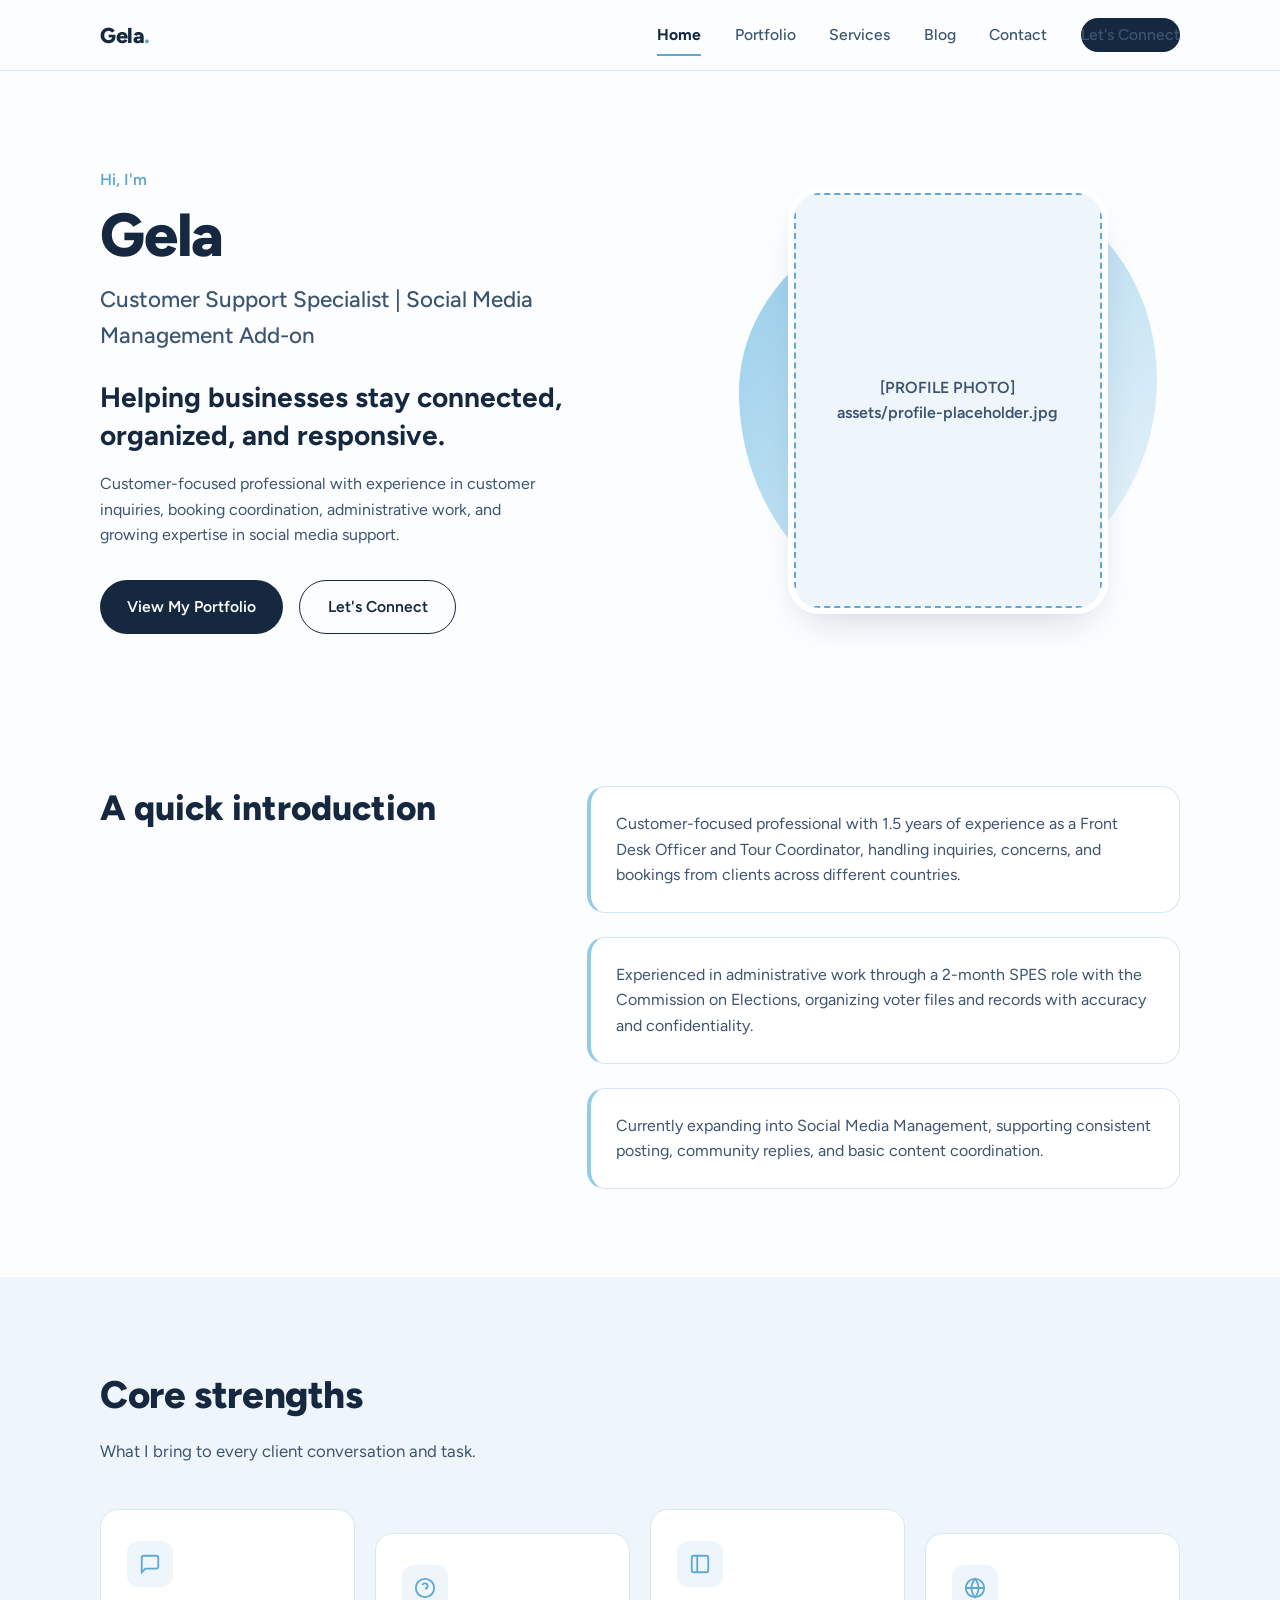
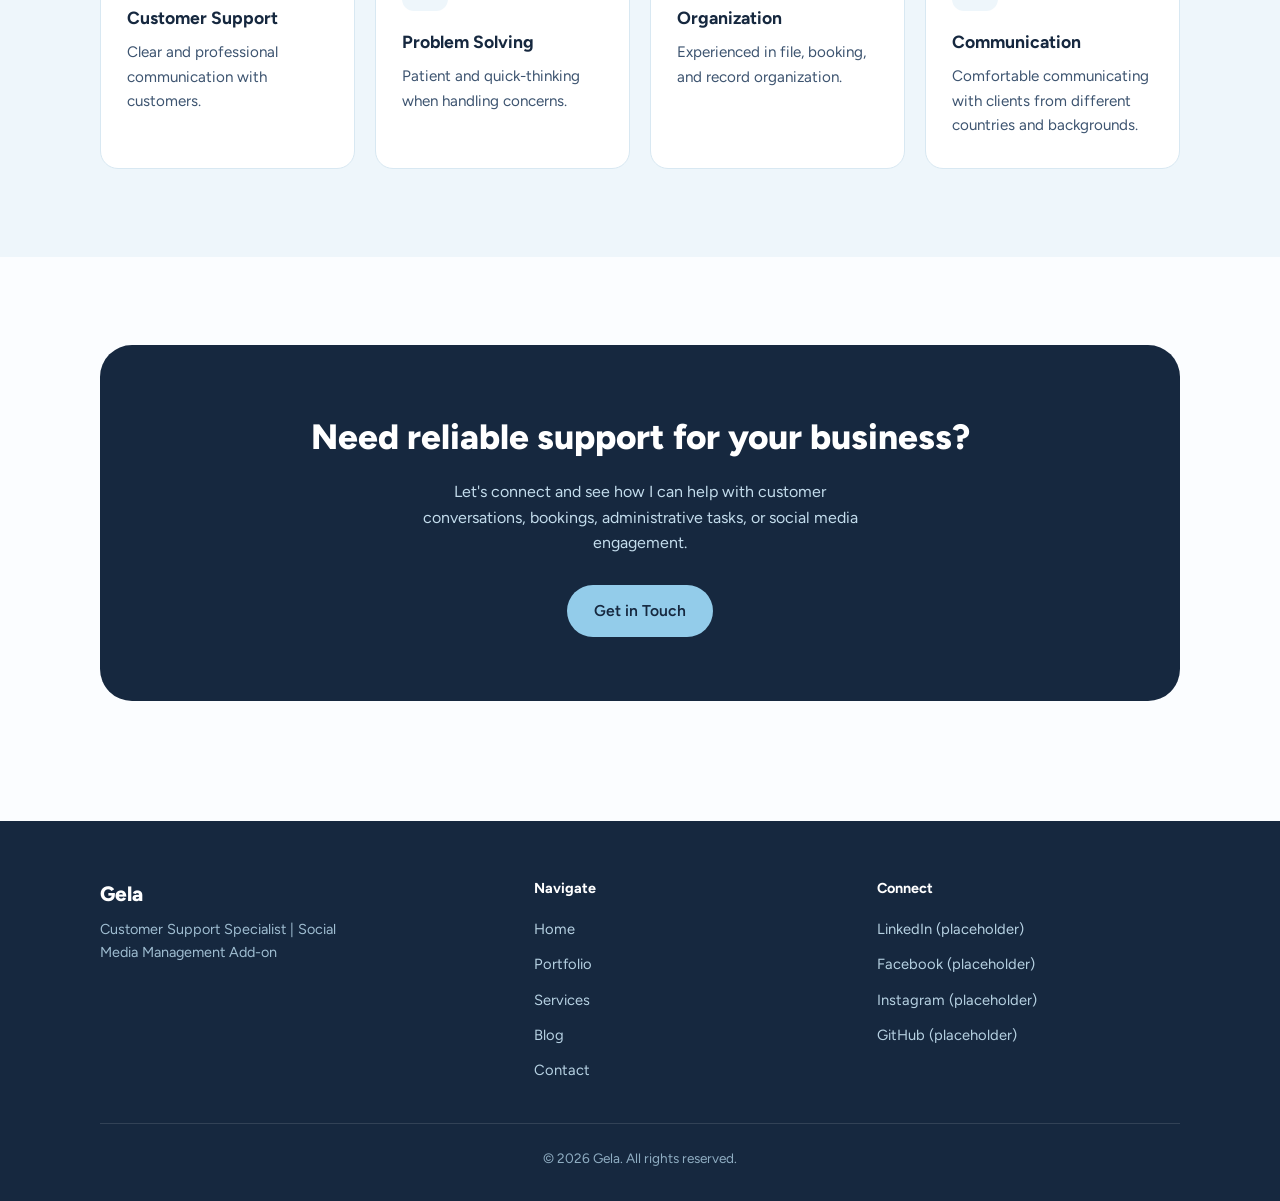
==== index.html @ 309c91c9 "GelaPortfolio" ====
<!DOCTYPE html>
<html lang="en">
<head>
  <meta charset="UTF-8" />
  <meta name="viewport" content="width=device-width, initial-scale=1.0" />
  <title>Gela — Customer Support Specialist | Social Media Management Add-on</title>
  <meta name="description" content="Gela helps businesses stay connected, organized, and responsive through customer support, booking coordination, and social media support." />

  <!-- Google Font: Figtree -->
  <link rel="preconnect" href="https://fonts.googleapis.com">
  <link rel="preconnect" href="https://fonts.gstatic.com" crossorigin>
  <link href="https://fonts.googleapis.com/css2?family=Figtree:wght@300;400;500;600;700;800&display=swap" rel="stylesheet">

  <link rel="stylesheet" href="style.css" />
</head>
<body>

  <!-- ============================= NAVIGATION ============================= -->
  <header class="site-header">
    <nav class="nav">
      <a href="index.html" class="nav-brand">Gela<span>.</span></a>

      <button class="hamburger" aria-label="Open menu" aria-expanded="false">
        <span></span><span></span><span></span>
      </button>

      <div class="nav-links">
        <a href="index.html" class="active">Home</a>
        <a href="portfolio.html">Portfolio</a>
        <a href="services.html">Services</a>
        <a href="blog.html">Blog</a>
        <a href="contact.html">Contact</a>
        <a href="contact.html" class="nav-cta">Let's Connect</a>
      </div>
    </nav>
  </header>

  <main>

    <!-- ============================= HERO ============================= -->
    <section class="hero">
      <div class="container hero-grid">
        <div class="hero-copy">
          <p class="hero-eyebrow">Hi, I'm</p>
          <h1>Gela</h1>
          <p class="hero-title">Customer Support Specialist | Social Media Management Add-on</p>

          <p class="hero-statement">Helping businesses stay connected, organized, and responsive.</p>

          <p class="hero-sub">
            Customer-focused professional with experience in customer inquiries, booking coordination,
            administrative work, and growing expertise in social media support.
          </p>

          <div class="hero-actions">
            <a href="portfolio.html" class="btn btn-primary">View My Portfolio</a>
            <a href="contact.html" class="btn btn-outline">Let's Connect</a>
          </div>
        </div>

        <div class="hero-visual">
          <div class="hero-blob" aria-hidden="true"></div>
          <div class="profile-frame">
            <!--
              Replace this placeholder with your real photo:
              <img src="assets/profile-placeholder.jpg" alt="Gela profile photo">
            -->
            <div class="placeholder-photo">[PROFILE PHOTO]<br />assets/profile-placeholder.jpg</div>
          </div>
        </div>
      </div>
    </section>

    <!-- ============================= QUICK INTRO ============================= -->
    <section class="section reveal">
      <div class="container intro-split">
        <h2>A quick introduction</h2>

        <div class="intro-points">
          <div class="intro-point">
            <p>Customer-focused professional with 1.5 years of experience as a Front Desk Officer and Tour Coordinator, handling inquiries, concerns, and bookings from clients across different countries.</p>
          </div>

          <div class="intro-point">
            <p>Experienced in administrative work through a 2-month SPES role with the Commission on Elections, organizing voter files and records with accuracy and confidentiality.</p>
          </div>

          <div class="intro-point">
            <p>Currently expanding into Social Media Management, supporting consistent posting, community replies, and basic content coordination.</p>
          </div>
        </div>
      </div>
    </section>

    <!-- ============================= CORE STRENGTHS ============================= -->
    <section class="section section-tint reveal">
      <div class="container">
        <div class="section-head">
          <h2>Core strengths</h2>
          <p>What I bring to every client conversation and task.</p>
        </div>

        <div class="strengths-grid">
          <div class="strength-card">
            <div class="strength-icon" aria-hidden="true">
              <svg width="22" height="22" viewBox="0 0 24 24" fill="none" stroke="currentColor" stroke-width="2"><path d="M21 15a2 2 0 0 1-2 2H7l-4 4V5a2 2 0 0 1 2-2h14a2 2 0 0 1 2 2z"/></svg>
            </div>
            <h3>Customer Support</h3>
            <p>Clear and professional communication with customers.</p>
          </div>

          <div class="strength-card">
            <div class="strength-icon" aria-hidden="true">
              <svg width="22" height="22" viewBox="0 0 24 24" fill="none" stroke="currentColor" stroke-width="2"><circle cx="12" cy="12" r="10"/><path d="M9.09 9a3 3 0 0 1 5.83 1c0 2-3 3-3 3"/><line x1="12" y1="17" x2="12.01" y2="17"/></svg>
            </div>
            <h3>Problem Solving</h3>
            <p>Patient and quick-thinking when handling concerns.</p>
          </div>

          <div class="strength-card">
            <div class="strength-icon" aria-hidden="true">
              <svg width="22" height="22" viewBox="0 0 24 24" fill="none" stroke="currentColor" stroke-width="2"><rect x="3" y="3" width="18" height="18" rx="2"/><line x1="9" y1="3" x2="9" y2="21"/></svg>
            </div>
            <h3>Organization</h3>
            <p>Experienced in file, booking, and record organization.</p>
          </div>

          <div class="strength-card">
            <div class="strength-icon" aria-hidden="true">
              <svg width="22" height="22" viewBox="0 0 24 24" fill="none" stroke="currentColor" stroke-width="2"><circle cx="12" cy="12" r="10"/><path d="M2 12h20M12 2a15 15 0 0 1 0 20 15 15 0 0 1 0-20z"/></svg>
            </div>
            <h3>Communication</h3>
            <p>Comfortable communicating with clients from different countries and backgrounds.</p>
          </div>
        </div>
      </div>
    </section>

    <!-- ============================= FINAL CTA ============================= -->
    <section class="section reveal">
      <div class="container">
        <div class="cta-band">
          <h2>Need reliable support for your business?</h2>
          <p>Let's connect and see how I can help with customer conversations, bookings, administrative tasks, or social media engagement.</p>
          <a href="contact.html" class="btn btn-sky">Get in Touch</a>
        </div>
      </div>
    </section>

  </main>

  <!-- ============================= FOOTER ============================= -->
  <footer class="site-footer">
    <div class="container">
      <div class="footer-grid">
        <div>
          <p class="footer-brand">Gela</p>
          <p class="footer-tagline">Customer Support Specialist | Social Media Management Add-on</p>
        </div>

        <div class="footer-col">
          <h4>Navigate</h4>
          <ul>
            <li><a href="index.html">Home</a></li>
            <li><a href="portfolio.html">Portfolio</a></li>
            <li><a href="services.html">Services</a></li>
            <li><a href="blog.html">Blog</a></li>
            <li><a href="contact.html">Contact</a></li>
          </ul>
        </div>

        <div class="footer-col">
          <h4>Connect</h4>
          <ul>
            <!-- Placeholder social links — replace with real profile URLs -->
            <li><a href="#">LinkedIn (placeholder)</a></li>
            <li><a href="#">Facebook (placeholder)</a></li>
            <li><a href="#">Instagram (placeholder)</a></li>
            <li><a href="#">GitHub (placeholder)</a></li>
          </ul>
        </div>
      </div>

      <div class="footer-bottom">© 2026 Gela. All rights reserved.</div>
    </div>
  </footer>

  <button class="back-to-top" aria-label="Back to top">
    <svg width="18" height="18" viewBox="0 0 24 24" fill="none" stroke="currentColor" stroke-width="2.5"><line x1="12" y1="19" x2="12" y2="5"/><polyline points="5 12 12 5 19 12"/></svg>
  </button>

  <script src="script.js"></script>
</body>
</html>
---- style.css ----
/* =============================================================
   GELA — PORTFOLIO STYLESHEET
   Font: Figtree (imported in each HTML <head>)
   Color system is defined once below as CSS variables — change
   the values here and the whole site updates.
   ============================================================= */

:root {
  /* ---- Color tokens ---- */
  --sky: #93ccea;              /* primary brand blue */
  --sky-deep: #5fa8d3;         /* darker blue for hover/emphasis */
  --navy: #16283f;             /* main text color */
  --navy-soft: #3d5470;        /* secondary text color */
  --bg: #fbfdff;               /* page background */
  --bg-tint: #eef6fb;          /* alternate section background */
  --white: #ffffff;
  --line: #d8e8f2;             /* borders / dividers */
  --shadow: 0 18px 40px -20px rgba(22, 40, 63, 0.25);

  /* ---- Type scale ---- */
  --step-0: 1rem;
  --step-1: 1.25rem;
  --step-2: 1.6rem;
  --step-3: 2.1rem;
  --step-4: 2.9rem;
  --step-5: 3.8rem;

  /* ---- Spacing / shape ---- */
  --radius-sm: 10px;
  --radius-md: 18px;
  --radius-lg: 32px;
  --max-width: 1160px;
}

/* ---- Reset ---- */
* { box-sizing: border-box; margin: 0; padding: 0; }

html { scroll-behavior: smooth; }

body {
  font-family: "Figtree", "Segoe UI", sans-serif;
  background: var(--bg);
  color: var(--navy);
  line-height: 1.6;
  -webkit-font-smoothing: antialiased;
  overflow-x: hidden;
}

img { max-width: 100%; display: block; }

a { color: inherit; text-decoration: none; }

ul { list-style: none; }

button { font-family: inherit; cursor: pointer; border: none; background: none; }

.container {
  max-width: var(--max-width);
  margin: 0 auto;
  padding: 0 clamp(1.25rem, 4vw, 2.5rem);
}

/* Respect users who prefer reduced motion */
@media (prefers-reduced-motion: reduce) {
  *, *::before, *::after {
    animation-duration: 0.001ms !important;
    animation-iteration-count: 1 !important;
    transition-duration: 0.001ms !important;
    scroll-behavior: auto !important;
  }
}

/* Visible keyboard focus everywhere */
a:focus-visible,
button:focus-visible,
input:focus-visible,
textarea:focus-visible {
  outline: 3px solid var(--sky-deep);
  outline-offset: 3px;
  border-radius: 4px;
}

/* =============================================================
   NAVIGATION
   ============================================================= */
.site-header {
  position: sticky;
  top: 0;
  z-index: 100;
  background: rgba(251, 253, 255, 0.9);
  backdrop-filter: blur(10px);
  border-bottom: 1px solid var(--line);
}

.nav {
  display: flex;
  align-items: center;
  justify-content: space-between;
  padding: 1.1rem clamp(1.25rem, 4vw, 2.5rem);
  max-width: var(--max-width);
  margin: 0 auto;
}

.nav-brand {
  font-weight: 800;
  font-size: 1.35rem;
  color: var(--navy);
  letter-spacing: -0.02em;
}

.nav-brand span { color: var(--sky-deep); }

.nav-links {
  display: flex;
  align-items: center;
  gap: 2.1rem;
}

.nav-links a {
  font-weight: 500;
  font-size: 0.98rem;
  color: var(--navy-soft);
  position: relative;
  padding: 0.3rem 0;
  transition: color 0.2s ease;
}

.nav-links a:hover { color: var(--navy); }

.nav-links a::after {
  content: "";
  position: absolute;
  left: 0;
  bottom: -4px;
  width: 0;
  height: 2px;
  background: var(--sky-deep);
  transition: width 0.25s ease;
}

.nav-links a:hover::after { width: 100%; }

.nav-links a.active {
  color: var(--navy);
  font-weight: 700;
}

.nav-links a.active::after { width: 100%; }

.nav-cta {
  background: var(--navy);
  color: var(--white);
  padding: 0.65rem 1.4rem;
  border-radius: 999px;
  font-weight: 600;
  font-size: 0.95rem;
  transition: transform 0.2s ease, background 0.2s ease;
}

.nav-cta:hover {
  background: var(--sky-deep);
  transform: translateY(-2px);
}

.hamburger {
  display: none;
  flex-direction: column;
  gap: 5px;
  width: 28px;
}

.hamburger span {
  height: 2px;
  width: 100%;
  background: var(--navy);
  border-radius: 2px;
  transition: transform 0.3s ease, opacity 0.3s ease;
}

.hamburger.open span:nth-child(1) { transform: translateY(7px) rotate(45deg); }
.hamburger.open span:nth-child(2) { opacity: 0; }
.hamburger.open span:nth-child(3) { transform: translateY(-7px) rotate(-45deg); }

/* =============================================================
   BUTTONS
   ============================================================= */
.btn {
  display: inline-flex;
  align-items: center;
  gap: 0.5rem;
  padding: 0.85rem 1.7rem;
  border-radius: 999px;
  font-weight: 600;
  font-size: 0.98rem;
  transition: transform 0.2s ease, box-shadow 0.2s ease, background 0.2s ease;
}

.btn-primary {
  background: var(--navy);
  color: var(--white);
}

.btn-primary:hover {
  background: var(--sky-deep);
  transform: translateY(-3px);
  box-shadow: var(--shadow);
}

.btn-outline {
  background: transparent;
  color: var(--navy);
  border: 1.5px solid var(--navy);
}

.btn-outline:hover {
  background: var(--navy);
  color: var(--white);
  transform: translateY(-3px);
}

.btn-sky {
  background: var(--sky);
  color: var(--navy);
}

.btn-sky:hover {
  background: var(--sky-deep);
  color: var(--white);
  transform: translateY(-3px);
  box-shadow: var(--shadow);
}

/* =============================================================
   HERO (Home page)
   ============================================================= */
.hero {
  position: relative;
  padding: clamp(3rem, 8vw, 6rem) 0 clamp(2.5rem, 6vw, 4rem);
  overflow: hidden;
}

.hero-grid {
  display: grid;
  grid-template-columns: 1.1fr 0.9fr;
  gap: 3rem;
  align-items: center;
}

.hero-eyebrow {
  font-weight: 600;
  color: var(--sky-deep);
  font-size: 1rem;
  margin-bottom: 0.6rem;
}

.hero h1 {
  font-size: clamp(2.4rem, 5vw, var(--step-5));
  font-weight: 800;
  letter-spacing: -0.02em;
  color: var(--navy);
  line-height: 1.08;
}

.hero-title {
  font-size: clamp(1.1rem, 2vw, 1.4rem);
  color: var(--navy-soft);
  font-weight: 500;
  margin-top: 0.9rem;
}

.hero-statement {
  font-size: clamp(1.35rem, 2.6vw, 1.75rem);
  font-weight: 700;
  color: var(--navy);
  margin: 1.6rem 0 1rem;
  line-height: 1.35;
  max-width: 34ch;
}

.hero-sub {
  color: var(--navy-soft);
  max-width: 46ch;
  margin-bottom: 2rem;
}

.hero-actions {
  display: flex;
  flex-wrap: wrap;
  gap: 1rem;
}

.hero-visual {
  position: relative;
  display: flex;
  justify-content: center;
  align-items: center;
}

.hero-blob {
  position: absolute;
  width: min(420px, 90%);
  aspect-ratio: 1;
  background: linear-gradient(135deg, var(--sky), var(--bg-tint));
  border-radius: 62% 38% 55% 45% / 48% 45% 55% 52%;
  z-index: 0;
  animation: blobFloat 9s ease-in-out infinite;
}

@keyframes blobFloat {
  0%, 100% { border-radius: 62% 38% 55% 45% / 48% 45% 55% 52%; transform: translateY(0); }
  50% { border-radius: 45% 55% 42% 58% / 55% 40% 60% 45%; transform: translateY(-14px); }
}

.profile-frame {
  position: relative;
  z-index: 1;
  width: min(320px, 78%);
  aspect-ratio: 3 / 4;
  border-radius: var(--radius-lg);
  overflow: hidden;
  border: 6px solid var(--white);
  box-shadow: var(--shadow);
}

.profile-frame img {
  width: 100%;
  height: 100%;
  object-fit: cover;
}

.placeholder-photo {
  width: 100%;
  height: 100%;
  display: flex;
  align-items: center;
  justify-content: center;
  background: var(--bg-tint);
  color: var(--navy-soft);
  font-weight: 600;
  text-align: center;
  padding: 1rem;
  border: 2px dashed var(--sky-deep);
}

/* =============================================================
   SECTIONS — shared
   ============================================================= */
.section {
  padding: clamp(3rem, 7vw, 5.5rem) 0;
}

.section-tint { background: var(--bg-tint); }

.section-head {
  max-width: 640px;
  margin-bottom: 2.75rem;
}

.section-head h2 {
  font-size: clamp(1.8rem, 3.4vw, 2.4rem);
  font-weight: 800;
  color: var(--navy);
  letter-spacing: -0.01em;
}

.section-head p {
  color: var(--navy-soft);
  margin-top: 0.75rem;
  font-size: 1.05rem;
}

.section-head.center { margin-left: auto; margin-right: auto; text-align: center; }

/* =============================================================
   HOME — Quick intro (split)
   ============================================================= */
.intro-split {
  display: grid;
  grid-template-columns: 0.85fr 1.15fr;
  gap: 3rem;
  align-items: start;
}

.intro-split h2 {
  font-size: clamp(1.7rem, 3vw, 2.2rem);
  font-weight: 800;
  line-height: 1.25;
}

.intro-points { display: flex; flex-direction: column; gap: 1.5rem; }

.intro-point {
  padding: 1.5rem 1.6rem;
  background: var(--white);
  border: 1px solid var(--line);
  border-radius: var(--radius-md);
  border-left: 4px solid var(--sky);
}

.intro-point p { color: var(--navy-soft); }

/* =============================================================
   HOME — Core strengths (asymmetric bento, not identical cards)
   ============================================================= */
.strengths-grid {
  display: grid;
  grid-template-columns: repeat(4, 1fr);
  gap: 1.25rem;
}

.strength-card {
  background: var(--white);
  border: 1px solid var(--line);
  border-radius: var(--radius-md);
  padding: 1.9rem 1.6rem;
  transition: transform 0.25s ease, box-shadow 0.25s ease, border-color 0.25s ease;
}

.strength-card:hover {
  transform: translateY(-6px);
  box-shadow: var(--shadow);
  border-color: var(--sky);
}

.strength-card:nth-child(2) { margin-top: 1.5rem; }
.strength-card:nth-child(4) { margin-top: 1.5rem; }

.strength-icon {
  width: 46px;
  height: 46px;
  border-radius: 12px;
  background: var(--bg-tint);
  display: flex;
  align-items: center;
  justify-content: center;
  margin-bottom: 1.1rem;
  color: var(--sky-deep);
}

.strength-card h3 {
  font-size: 1.1rem;
  font-weight: 700;
  margin-bottom: 0.5rem;
}

.strength-card p {
  color: var(--navy-soft);
  font-size: 0.95rem;
}

/* =============================================================
   CTA band
   ============================================================= */
.cta-band {
  background: var(--navy);
  color: var(--white);
  border-radius: var(--radius-lg);
  padding: clamp(2.5rem, 6vw, 4rem);
  text-align: center;
  margin: 0 clamp(1.25rem, 4vw, 2.5rem);
  max-width: calc(var(--max-width) - 2.5rem);
  margin-left: auto;
  margin-right: auto;
}

.cta-band h2 {
  font-size: clamp(1.6rem, 3.4vw, 2.2rem);
  font-weight: 800;
}

.cta-band p {
  color: #c3dcec;
  margin: 0.9rem auto 1.8rem;
  max-width: 46ch;
}

/* =============================================================
   PORTFOLIO — Experience timeline (real sequence, so numbering
   is meaningful here)
   ============================================================= */
.timeline {
  position: relative;
  padding-left: 2.4rem;
  border-left: 2px solid var(--line);
}

.timeline-item {
  position: relative;
  padding-bottom: 2.75rem;
}

.timeline-item:last-child { padding-bottom: 0; }

.timeline-dot {
  position: absolute;
  left: -2.55rem;
  top: 0.35rem;
  width: 14px;
  height: 14px;
  border-radius: 50%;
  background: var(--sky);
  border: 3px solid var(--white);
  box-shadow: 0 0 0 2px var(--sky-deep);
}

.timeline-card {
  background: var(--white);
  border: 1px solid var(--line);
  border-radius: var(--radius-md);
  padding: 1.8rem 2rem;
}

.timeline-role {
  font-size: 1.2rem;
  font-weight: 700;
  color: var(--navy);
}

.timeline-meta {
  color: var(--sky-deep);
  font-weight: 600;
  font-size: 0.92rem;
  margin: 0.3rem 0 1rem;
}

.timeline-card ul {
  display: grid;
  grid-template-columns: 1fr 1fr;
  gap: 0.5rem 1.5rem;
}

.timeline-card li {
  color: var(--navy-soft);
  font-size: 0.95rem;
  padding-left: 1.1rem;
  position: relative;
}

.timeline-card li::before {
  content: "";
  position: absolute;
  left: 0;
  top: 0.55em;
  width: 6px;
  height: 6px;
  border-radius: 50%;
  background: var(--sky);
}

/* =============================================================
   PORTFOLIO — Skills (pill groups, not uniform cards)
   ============================================================= */
.skills-groups {
  display: grid;
  grid-template-columns: 1fr 1fr;
  gap: 2rem;
}

.skills-group {
  background: var(--white);
  border: 1px solid var(--line);
  border-radius: var(--radius-md);
  padding: 1.9rem 2rem;
}

.skills-group h3 {
  font-size: 1.15rem;
  font-weight: 700;
  margin-bottom: 1.2rem;
}

.pill-list {
  display: flex;
  flex-wrap: wrap;
  gap: 0.6rem;
}

.pill {
  background: var(--bg-tint);
  color: var(--navy);
  padding: 0.5rem 1rem;
  border-radius: 999px;
  font-size: 0.9rem;
  font-weight: 500;
  border: 1px solid var(--line);
}

.pill.developing {
  border: 1px dashed var(--sky-deep);
  background: var(--white);
  color: var(--navy-soft);
}

/* =============================================================
   PORTFOLIO — Education + Highlights
   ============================================================= */
.education-card {
  background: var(--bg-tint);
  border-radius: var(--radius-md);
  padding: 1.8rem 2rem;
  display: flex;
  align-items: center;
  gap: 1.5rem;
  max-width: 560px;
}

.education-icon {
  width: 54px;
  height: 54px;
  border-radius: 14px;
  background: var(--white);
  display: flex;
  align-items: center;
  justify-content: center;
  flex-shrink: 0;
  color: var(--sky-deep);
}

.education-card h3 { font-weight: 700; font-size: 1.05rem; }
.education-card p { color: var(--navy-soft); font-size: 0.92rem; }

.highlights-list {
  display: grid;
  grid-template-columns: 1fr 1fr;
  gap: 0.9rem 2rem;
  margin-top: 1rem;
}

.highlights-list li {
  color: var(--navy-soft);
  padding-left: 1.4rem;
  position: relative;
}

.highlights-list li::before {
  content: "";
  position: absolute;
  left: 0;
  top: 0.5em;
  width: 8px;
  height: 8px;
  border-radius: 2px;
  background: var(--sky);
  transform: rotate(45deg);
}

/* =============================================================
   SERVICES page
   ============================================================= */
.service-row {
  display: grid;
  grid-template-columns: 0.9fr 1.6fr;
  gap: 2.5rem;
  padding: 2.5rem 0;
  border-bottom: 1px solid var(--line);
  align-items: start;
}

.service-row:first-of-type { padding-top: 0; }
.service-row:last-of-type { border-bottom: none; }

.service-index {
  font-size: 0.9rem;
  font-weight: 700;
  color: var(--sky-deep);
  letter-spacing: 0.02em;
}

.service-row h3 {
  font-size: 1.4rem;
  font-weight: 700;
  margin: 0.3rem 0 0.6rem;
}

.service-row .addon-tag {
  display: inline-block;
  background: var(--sky);
  color: var(--navy);
  font-size: 0.78rem;
  font-weight: 700;
  padding: 0.25rem 0.7rem;
  border-radius: 999px;
  margin-bottom: 0.7rem;
}

.service-row p.desc { color: var(--navy-soft); margin-bottom: 1.1rem; max-width: 60ch; }

.service-list {
  display: grid;
  grid-template-columns: 1fr 1fr;
  gap: 0.6rem 1.5rem;
}

.service-list li {
  color: var(--navy-soft);
  font-size: 0.95rem;
  padding-left: 1.2rem;
  position: relative;
}

.service-list li::before {
  content: "";
  position: absolute;
  left: 0;
  top: 0.55em;
  width: 6px;
  height: 6px;
  border-radius: 50%;
  background: var(--sky-deep);
}

/* Why work with me */
.why-grid {
  display: grid;
  grid-template-columns: repeat(2, 1fr);
  gap: 1rem 2rem;
}

.why-item {
  display: flex;
  gap: 0.9rem;
  align-items: flex-start;
  padding: 1.1rem 0;
}

.why-check {
  flex-shrink: 0;
  width: 26px;
  height: 26px;
  border-radius: 50%;
  background: var(--sky);
  color: var(--navy);
  display: flex;
  align-items: center;
  justify-content: center;
  font-weight: 700;
  font-size: 0.85rem;
}

.why-item p { color: var(--navy-soft); }

/* =============================================================
   BLOG page
   ============================================================= */
.blog-grid {
  display: grid;
  grid-template-columns: repeat(2, 1fr);
  gap: 1.75rem;
}

.blog-card {
  background: var(--white);
  border: 1.5px dashed var(--sky-deep);
  border-radius: var(--radius-md);
  overflow: hidden;
  transition: transform 0.25s ease, box-shadow 0.25s ease;
}

.blog-card:hover {
  transform: translateY(-5px);
  box-shadow: var(--shadow);
}

.blog-thumb {
  aspect-ratio: 16/9;
  background: linear-gradient(135deg, var(--bg-tint), var(--sky));
  display: flex;
  align-items: center;
  justify-content: center;
  color: var(--navy-soft);
  font-weight: 600;
  font-size: 0.9rem;
}

.blog-body { padding: 1.5rem 1.6rem; }

.blog-category {
  font-size: 0.8rem;
  font-weight: 700;
  color: var(--sky-deep);
  margin-bottom: 0.5rem;
}

.blog-body h3 { font-size: 1.15rem; font-weight: 700; margin-bottom: 0.6rem; }
.blog-body p { color: var(--navy-soft); font-size: 0.92rem; margin-bottom: 1.1rem; }

.blog-readmore {
  color: var(--navy-soft);
  font-weight: 600;
  font-size: 0.9rem;
  opacity: 0.6;
  cursor: not-allowed;
  display: inline-block;
}

.blog-note {
  background: var(--bg-tint);
  border-radius: var(--radius-md);
  padding: 1.3rem 1.6rem;
  color: var(--navy-soft);
  margin-bottom: 2.5rem;
  font-size: 0.95rem;
}

/* =============================================================
   CONTACT page
   ============================================================= */
.contact-grid {
  display: grid;
  grid-template-columns: 1fr 1.1fr;
  gap: 3rem;
  align-items: start;
}

.contact-info h2 {
  font-size: clamp(1.8rem, 3.4vw, 2.3rem);
  font-weight: 800;
  margin-bottom: 0.8rem;
}

.contact-info > p { color: var(--navy-soft); margin-bottom: 2rem; max-width: 42ch; }

.contact-list { display: flex; flex-direction: column; gap: 1rem; }

.contact-list li {
  display: flex;
  align-items: center;
  gap: 0.9rem;
  padding: 0.9rem 1.1rem;
  background: var(--white);
  border: 1px solid var(--line);
  border-radius: var(--radius-sm);
}

.contact-icon {
  width: 38px;
  height: 38px;
  border-radius: 10px;
  background: var(--bg-tint);
  display: flex;
  align-items: center;
  justify-content: center;
  color: var(--sky-deep);
  flex-shrink: 0;
}

.contact-list .label { font-size: 0.8rem; color: var(--navy-soft); }
.contact-list .value { font-weight: 600; font-size: 0.95rem; }
.contact-list .placeholder-tag {
  font-size: 0.72rem;
  color: var(--sky-deep);
  font-weight: 700;
  margin-left: 0.4rem;
}

.contact-form {
  background: var(--white);
  border: 1px solid var(--line);
  border-radius: var(--radius-lg);
  padding: clamp(1.8rem, 4vw, 2.6rem);
}

.form-row { margin-bottom: 1.3rem; }

.form-row label {
  display: block;
  font-weight: 600;
  font-size: 0.92rem;
  margin-bottom: 0.5rem;
}

.form-row input,
.form-row textarea {
  width: 100%;
  padding: 0.85rem 1rem;
  border: 1.5px solid var(--line);
  border-radius: var(--radius-sm);
  font-family: inherit;
  font-size: 0.98rem;
  color: var(--navy);
  background: var(--bg);
  transition: border-color 0.2s ease;
}

.form-row input:focus,
.form-row textarea:focus {
  border-color: var(--sky-deep);
  outline: none;
}

.form-row textarea { resize: vertical; min-height: 130px; }

.form-note {
  font-size: 0.8rem;
  color: var(--navy-soft);
  margin-top: 1rem;
}

.form-status {
  margin-top: 1rem;
  font-size: 0.92rem;
  font-weight: 600;
}

/* =============================================================
   CV download callout
   ============================================================= */
.cv-callout {
  display: flex;
  align-items: center;
  justify-content: space-between;
  gap: 1.5rem;
  background: var(--bg-tint);
  border-radius: var(--radius-md);
  padding: 1.6rem 2rem;
  flex-wrap: wrap;
}

.cv-callout p { color: var(--navy-soft); }
.cv-callout h3 { font-weight: 700; margin-bottom: 0.3rem; }

/* =============================================================
   FOOTER
   ============================================================= */
.site-footer {
  background: var(--navy);
  color: #d7e6f0;
  padding: 3.5rem 0 2rem;
  margin-top: 2rem;
}

.footer-grid {
  display: grid;
  grid-template-columns: 1.3fr 1fr 1fr;
  gap: 2.5rem;
  margin-bottom: 2.5rem;
}

.footer-brand { font-size: 1.3rem; font-weight: 800; color: var(--white); margin-bottom: 0.5rem; }
.footer-tagline { font-size: 0.9rem; color: #9fbdd1; max-width: 30ch; }

.footer-col h4 {
  font-size: 0.9rem;
  color: var(--white);
  margin-bottom: 1rem;
  font-weight: 700;
}

.footer-col ul { display: flex; flex-direction: column; gap: 0.6rem; }

.footer-col a {
  color: #b7d2e3;
  font-size: 0.92rem;
  transition: color 0.2s ease;
}

.footer-col a:hover { color: var(--sky); }

.footer-bottom {
  border-top: 1px solid rgba(255,255,255,0.12);
  padding-top: 1.5rem;
  text-align: center;
  font-size: 0.85rem;
  color: #8fadc2;
}

/* =============================================================
   PAGE HEADER (used on non-home pages)
   ============================================================= */
.page-header {
  padding: clamp(2.5rem, 6vw, 4rem) 0 1rem;
}

.page-header h1 {
  font-size: clamp(2rem, 4vw, 2.8rem);
  font-weight: 800;
  color: var(--navy);
  letter-spacing: -0.02em;
}

.page-header p {
  color: var(--navy-soft);
  margin-top: 0.7rem;
  max-width: 50ch;
}

/* =============================================================
   BACK TO TOP
   ============================================================= */
.back-to-top {
  position: fixed;
  bottom: 2rem;
  right: 2rem;
  width: 46px;
  height: 46px;
  border-radius: 50%;
  background: var(--navy);
  color: var(--white);
  display: flex;
  align-items: center;
  justify-content: center;
  opacity: 0;
  visibility: hidden;
  transform: translateY(10px);
  transition: all 0.3s ease;
  z-index: 90;
  box-shadow: var(--shadow);
}

.back-to-top.visible {
  opacity: 1;
  visibility: visible;
  transform: translateY(0);
}

.back-to-top:hover { background: var(--sky-deep); }

/* =============================================================
   SCROLL REVEAL
   ============================================================= */
.reveal {
  opacity: 0;
  transform: translateY(24px);
  transition: opacity 0.7s ease, transform 0.7s ease;
}

.reveal.in-view {
  opacity: 1;
  transform: translateY(0);
}

/* =============================================================
   RESPONSIVE
   ============================================================= */
@media (max-width: 960px) {
  .hero-grid { grid-template-columns: 1fr; }
  .hero-visual { order: -1; margin-bottom: 1rem; }
  .intro-split { grid-template-columns: 1fr; }
  .strengths-grid { grid-template-columns: 1fr 1fr; }
  .strength-card:nth-child(2), .strength-card:nth-child(4) { margin-top: 0; }
  .skills-groups { grid-template-columns: 1fr; }
  .service-row { grid-template-columns: 1fr; }
  .why-grid { grid-template-columns: 1fr; }
  .blog-grid { grid-template-columns: 1fr; }
  .contact-grid { grid-template-columns: 1fr; }
  .footer-grid { grid-template-columns: 1fr 1fr; }
}

@media (max-width: 700px) {
  .nav-links {
    position: fixed;
    top: 68px;
    left: 0;
    right: 0;
    background: var(--white);
    flex-direction: column;
    align-items: flex-start;
    gap: 0;
    padding: 0;
    max-height: 0;
    overflow: hidden;
    transition: max-height 0.35s ease;
    border-bottom: 1px solid var(--line);
  }

  .nav-links.open { max-height: 400px; }

  .nav-links a, .nav-links .nav-cta {
    width: 100%;
    padding: 1rem 1.5rem;
    border-bottom: 1px solid var(--line);
  }

  .nav-links a::after { display: none; }

  .hamburger { display: flex; }

  .strengths-grid { grid-template-columns: 1fr; }
  .timeline-card ul { grid-template-columns: 1fr; }
  .highlights-list { grid-template-columns: 1fr; }
  .service-list { grid-template-columns: 1fr; }
  .footer-grid { grid-template-columns: 1fr; gap: 1.8rem; }
  .cv-callout { flex-direction: column; align-items: flex-start; }
  .education-card { flex-direction: column; align-items: flex-start; }
}
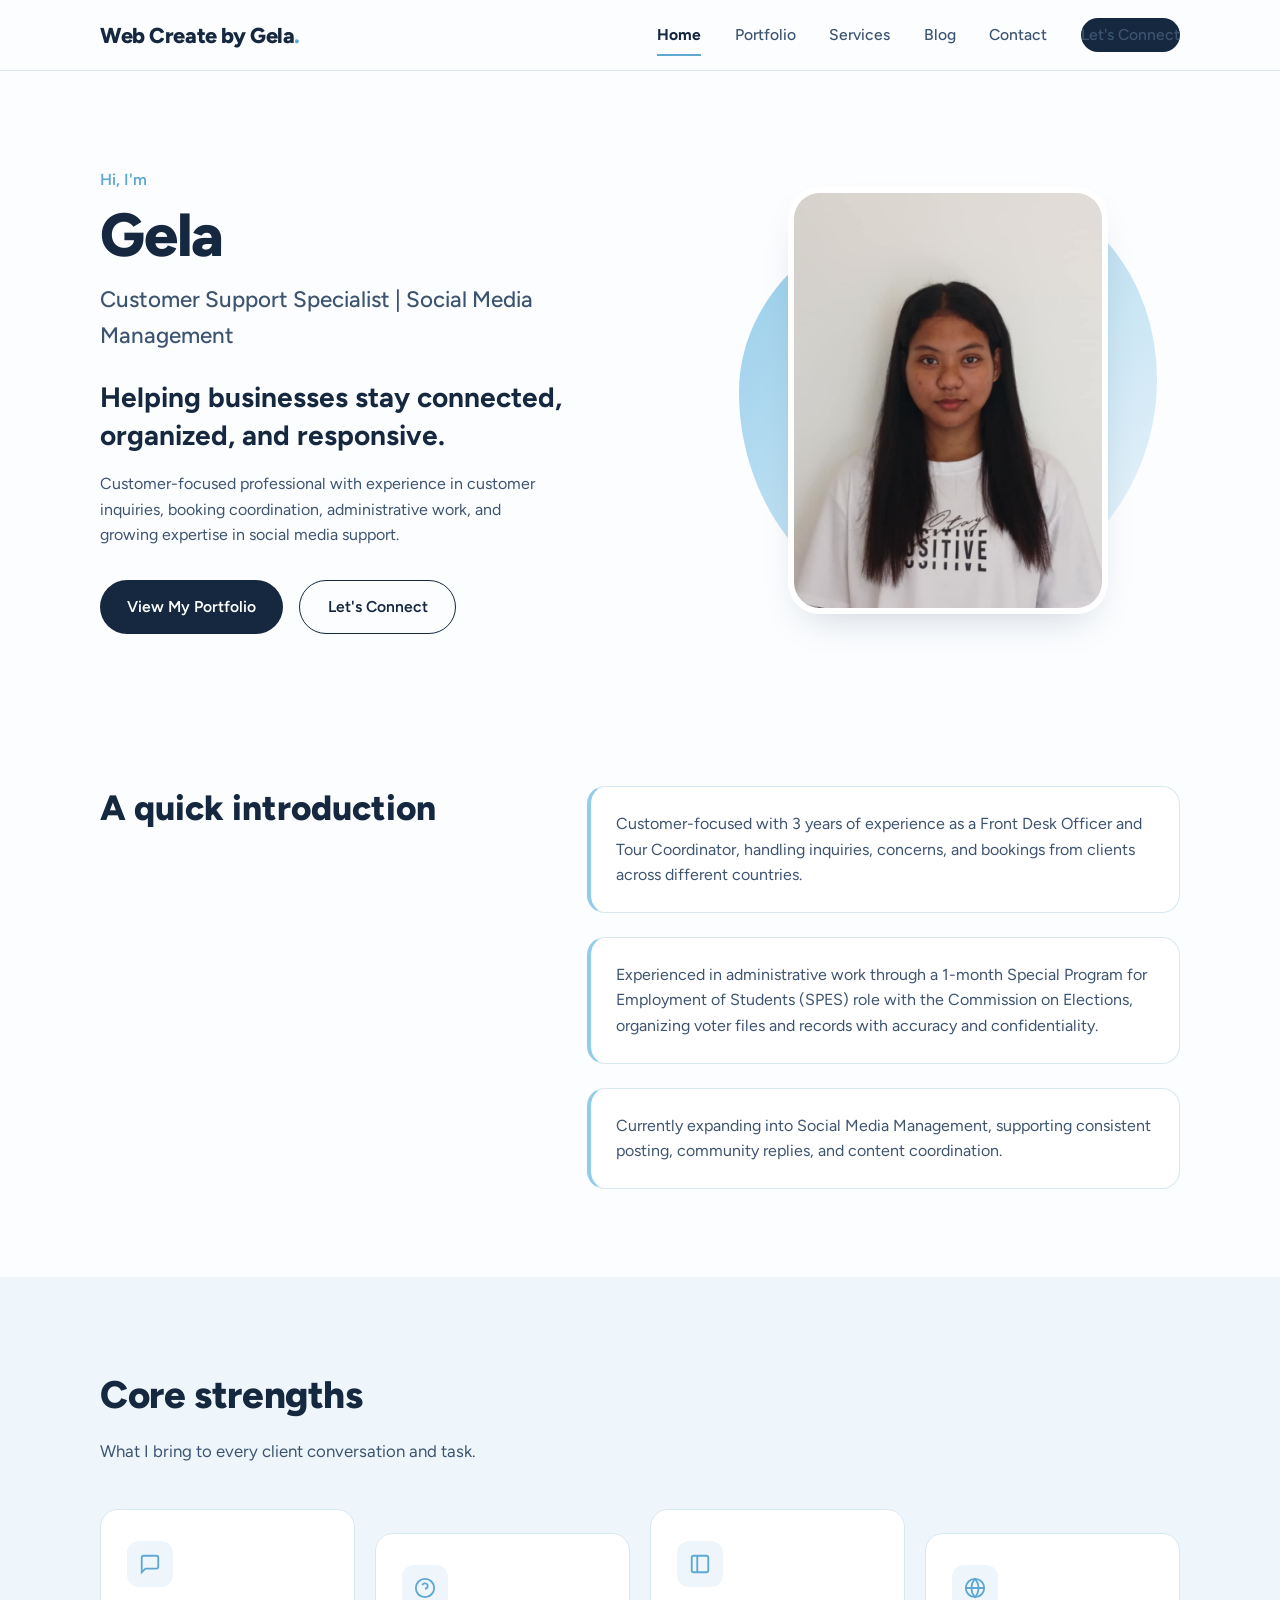
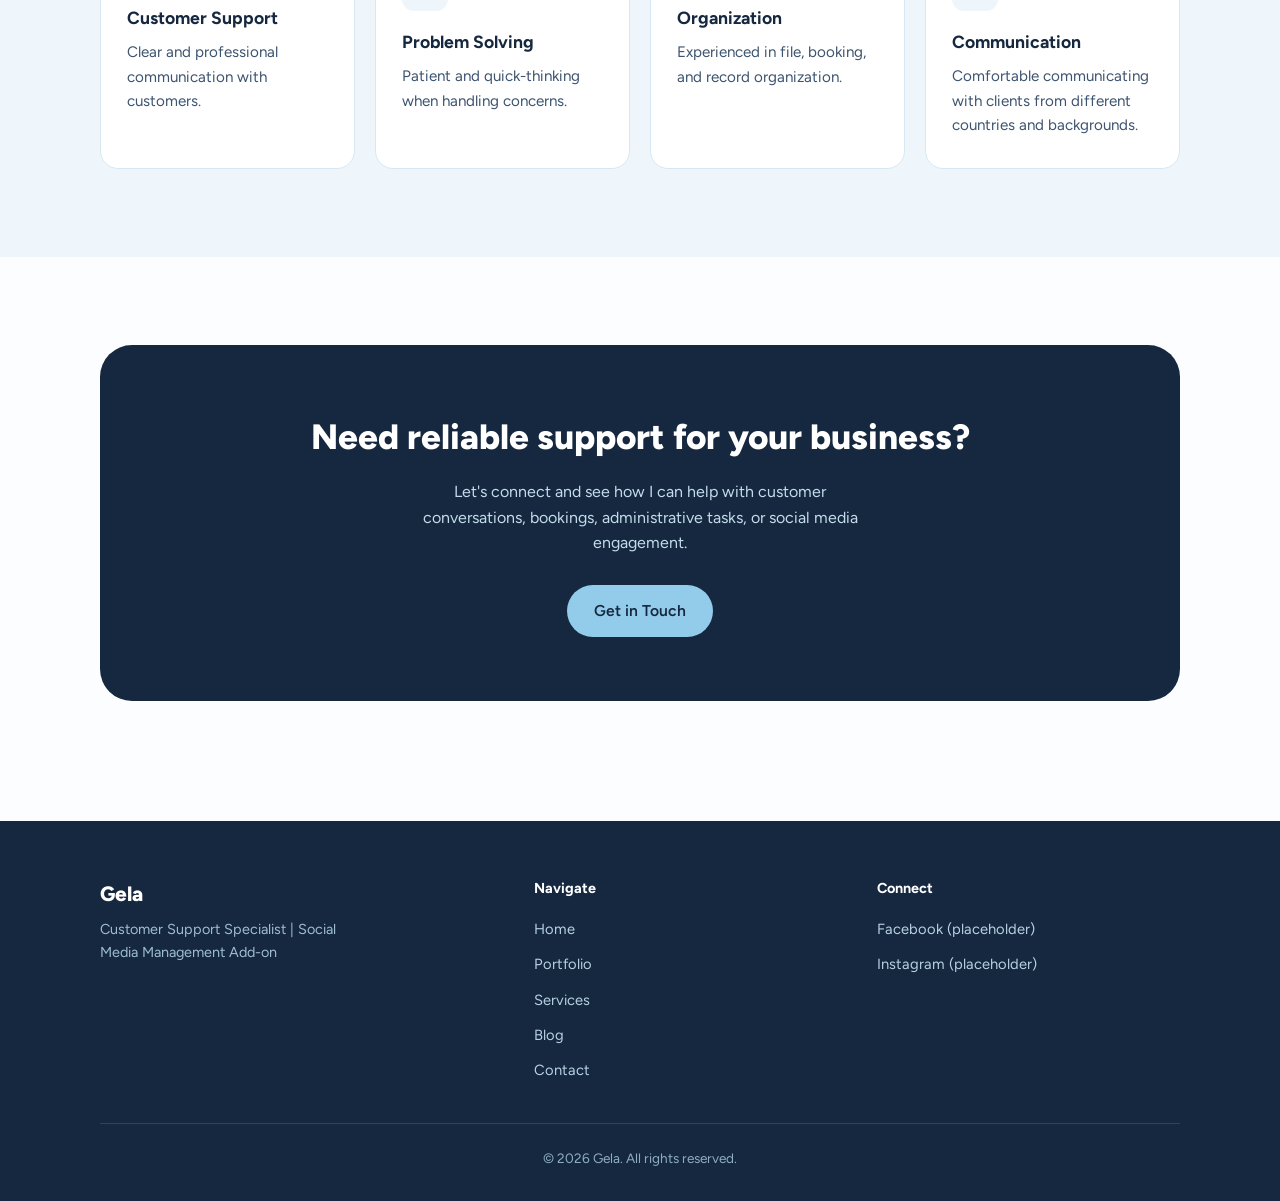
==== commit 5c413599: "updated photo" ====
--- a/index.html
+++ b/index.html
@@ -18,7 +18,7 @@
   <!-- ============================= NAVIGATION ============================= -->
   <header class="site-header">
     <nav class="nav">
-      <a href="index.html" class="nav-brand">Gela<span>.</span></a>
+      <a href="index.html" class="nav-brand">Web Create by Gela<span>.</span></a>
 
       <button class="hamburger" aria-label="Open menu" aria-expanded="false">
         <span></span><span></span><span></span>
@@ -43,7 +43,7 @@
         <div class="hero-copy">
           <p class="hero-eyebrow">Hi, I'm</p>
           <h1>Gela</h1>
-          <p class="hero-title">Customer Support Specialist | Social Media Management Add-on</p>
+          <p class="hero-title">Customer Support Specialist | Social Media Management</p>
 
           <p class="hero-statement">Helping businesses stay connected, organized, and responsive.</p>
 
@@ -61,11 +61,10 @@
         <div class="hero-visual">
           <div class="hero-blob" aria-hidden="true"></div>
           <div class="profile-frame">
-            <!--
-              Replace this placeholder with your real photo:
-              <img src="assets/profile-placeholder.jpg" alt="Gela profile photo">
-            -->
-            <div class="placeholder-photo">[PROFILE PHOTO]<br />assets/profile-placeholder.jpg</div>
+          
+              <img src="profile.jpg" alt="Gela profile photo">
+          
+            <div class="placeholder-photo">[PROFILE PHOTO]<br />profile.jpg</div>
           </div>
         </div>
       </div>
@@ -78,15 +77,15 @@
 
         <div class="intro-points">
           <div class="intro-point">
-            <p>Customer-focused professional with 1.5 years of experience as a Front Desk Officer and Tour Coordinator, handling inquiries, concerns, and bookings from clients across different countries.</p>
+            <p>Customer-focused with 3 years of experience as a Front Desk Officer and Tour Coordinator, handling inquiries, concerns, and bookings from clients across different countries.</p>
           </div>
 
           <div class="intro-point">
-            <p>Experienced in administrative work through a 2-month SPES role with the Commission on Elections, organizing voter files and records with accuracy and confidentiality.</p>
+            <p>Experienced in administrative work through a 1-month Special Program for Employment of Students (SPES) role with the Commission on Elections, organizing voter files and records with accuracy and confidentiality.</p>
           </div>
 
           <div class="intro-point">
-            <p>Currently expanding into Social Media Management, supporting consistent posting, community replies, and basic content coordination.</p>
+            <p>Currently expanding into Social Media Management, supporting consistent posting, community replies, and content coordination.</p>
           </div>
         </div>
       </div>
@@ -172,11 +171,9 @@
         <div class="footer-col">
           <h4>Connect</h4>
           <ul>
-            <!-- Placeholder social links — replace with real profile URLs -->
-            <li><a href="#">LinkedIn (placeholder)</a></li>
             <li><a href="#">Facebook (placeholder)</a></li>
             <li><a href="#">Instagram (placeholder)</a></li>
-            <li><a href="#">GitHub (placeholder)</a></li>
+           
           </ul>
         </div>
       </div>
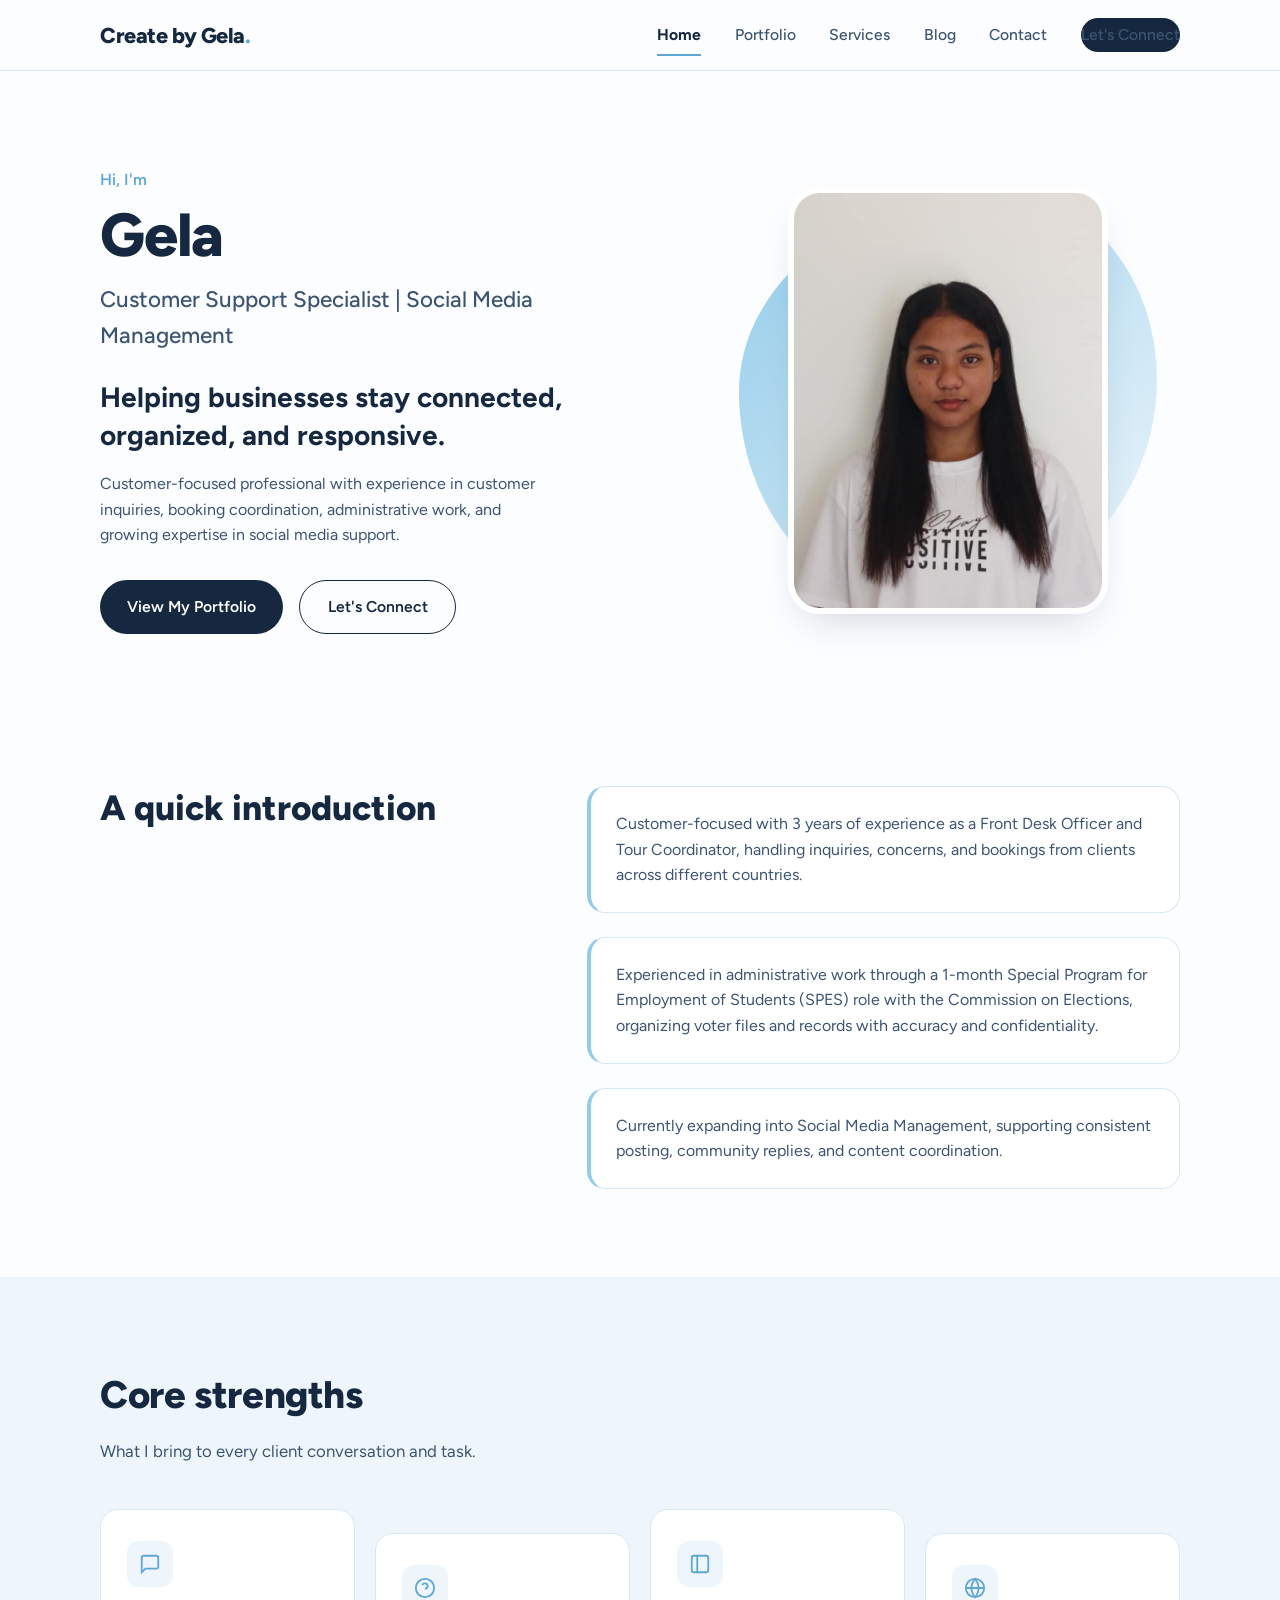
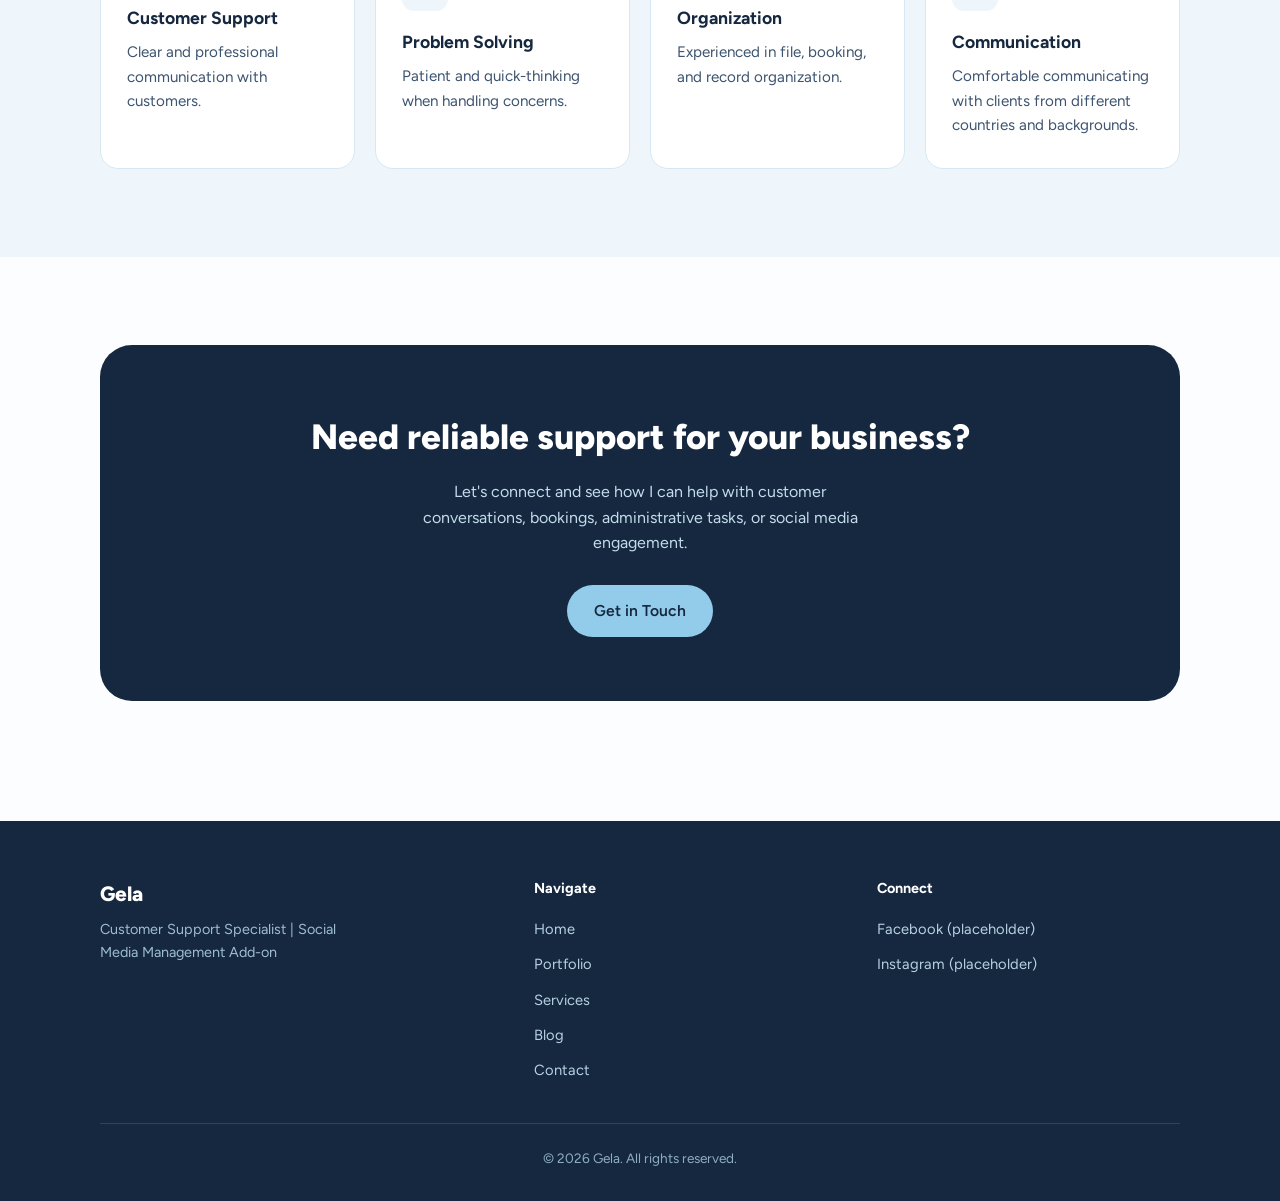
==== commit ef5153fd: "updated" ====
--- a/index.html
+++ b/index.html
@@ -18,7 +18,7 @@
   <!-- ============================= NAVIGATION ============================= -->
   <header class="site-header">
     <nav class="nav">
-      <a href="index.html" class="nav-brand">Web Create by Gela<span>.</span></a>
+      <a href="index.html" class="nav-brand">Create by Gela<span>.</span></a>
 
       <button class="hamburger" aria-label="Open menu" aria-expanded="false">
         <span></span><span></span><span></span>
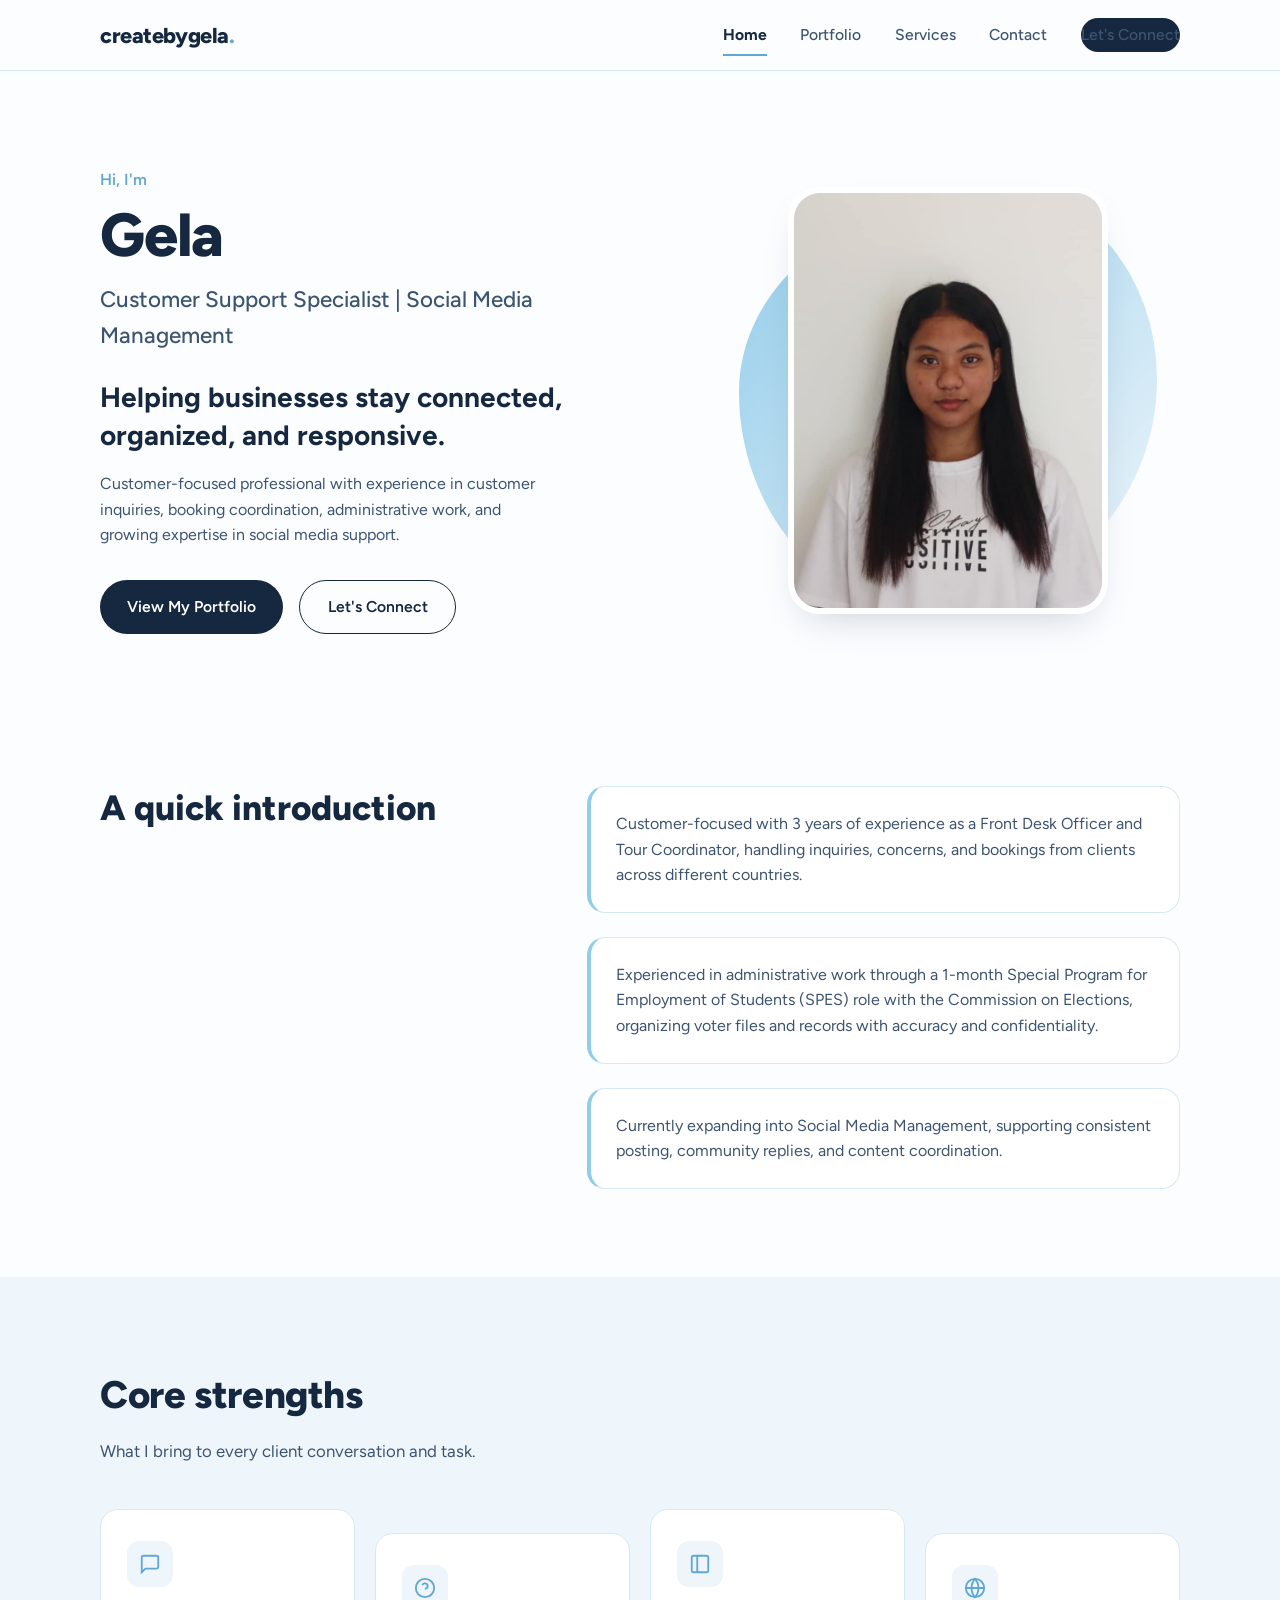
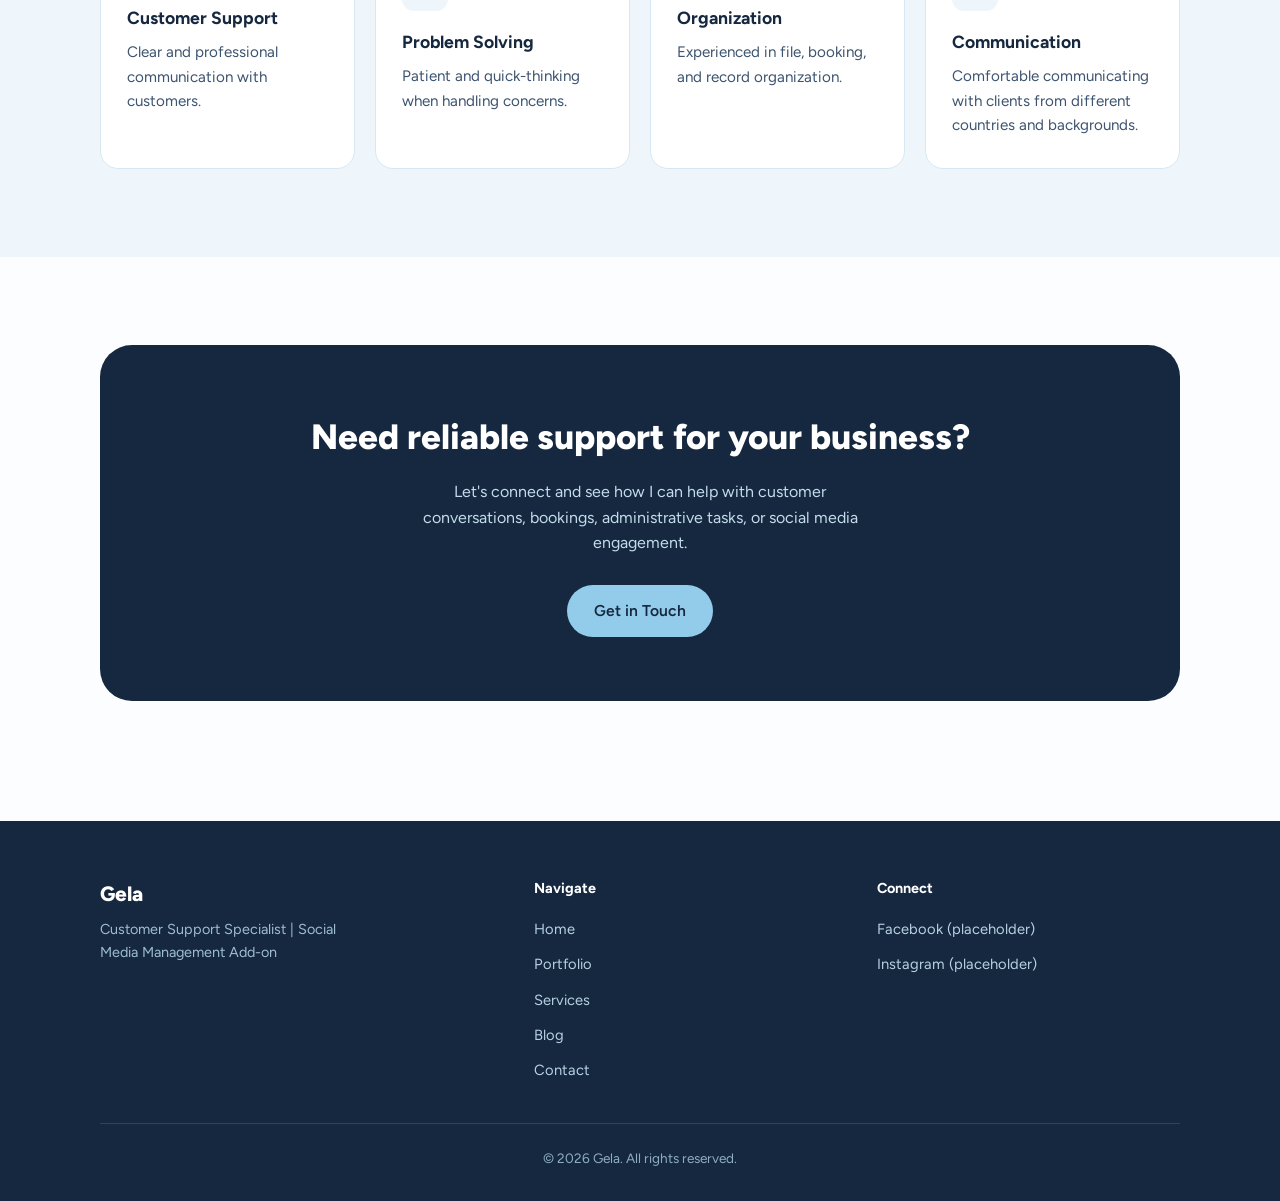
==== commit 00cca48a: "updated" ====
--- a/index.html
+++ b/index.html
@@ -18,7 +18,7 @@
   <!-- ============================= NAVIGATION ============================= -->
   <header class="site-header">
     <nav class="nav">
-      <a href="index.html" class="nav-brand">Create by Gela<span>.</span></a>
+      <a href="index.html" class="nav-brand">createbygela<span>.</span></a>
 
       <button class="hamburger" aria-label="Open menu" aria-expanded="false">
         <span></span><span></span><span></span>
@@ -28,7 +28,7 @@
         <a href="index.html" class="active">Home</a>
         <a href="portfolio.html">Portfolio</a>
         <a href="services.html">Services</a>
-        <a href="blog.html">Blog</a>
+
         <a href="contact.html">Contact</a>
         <a href="contact.html" class="nav-cta">Let's Connect</a>
       </div>
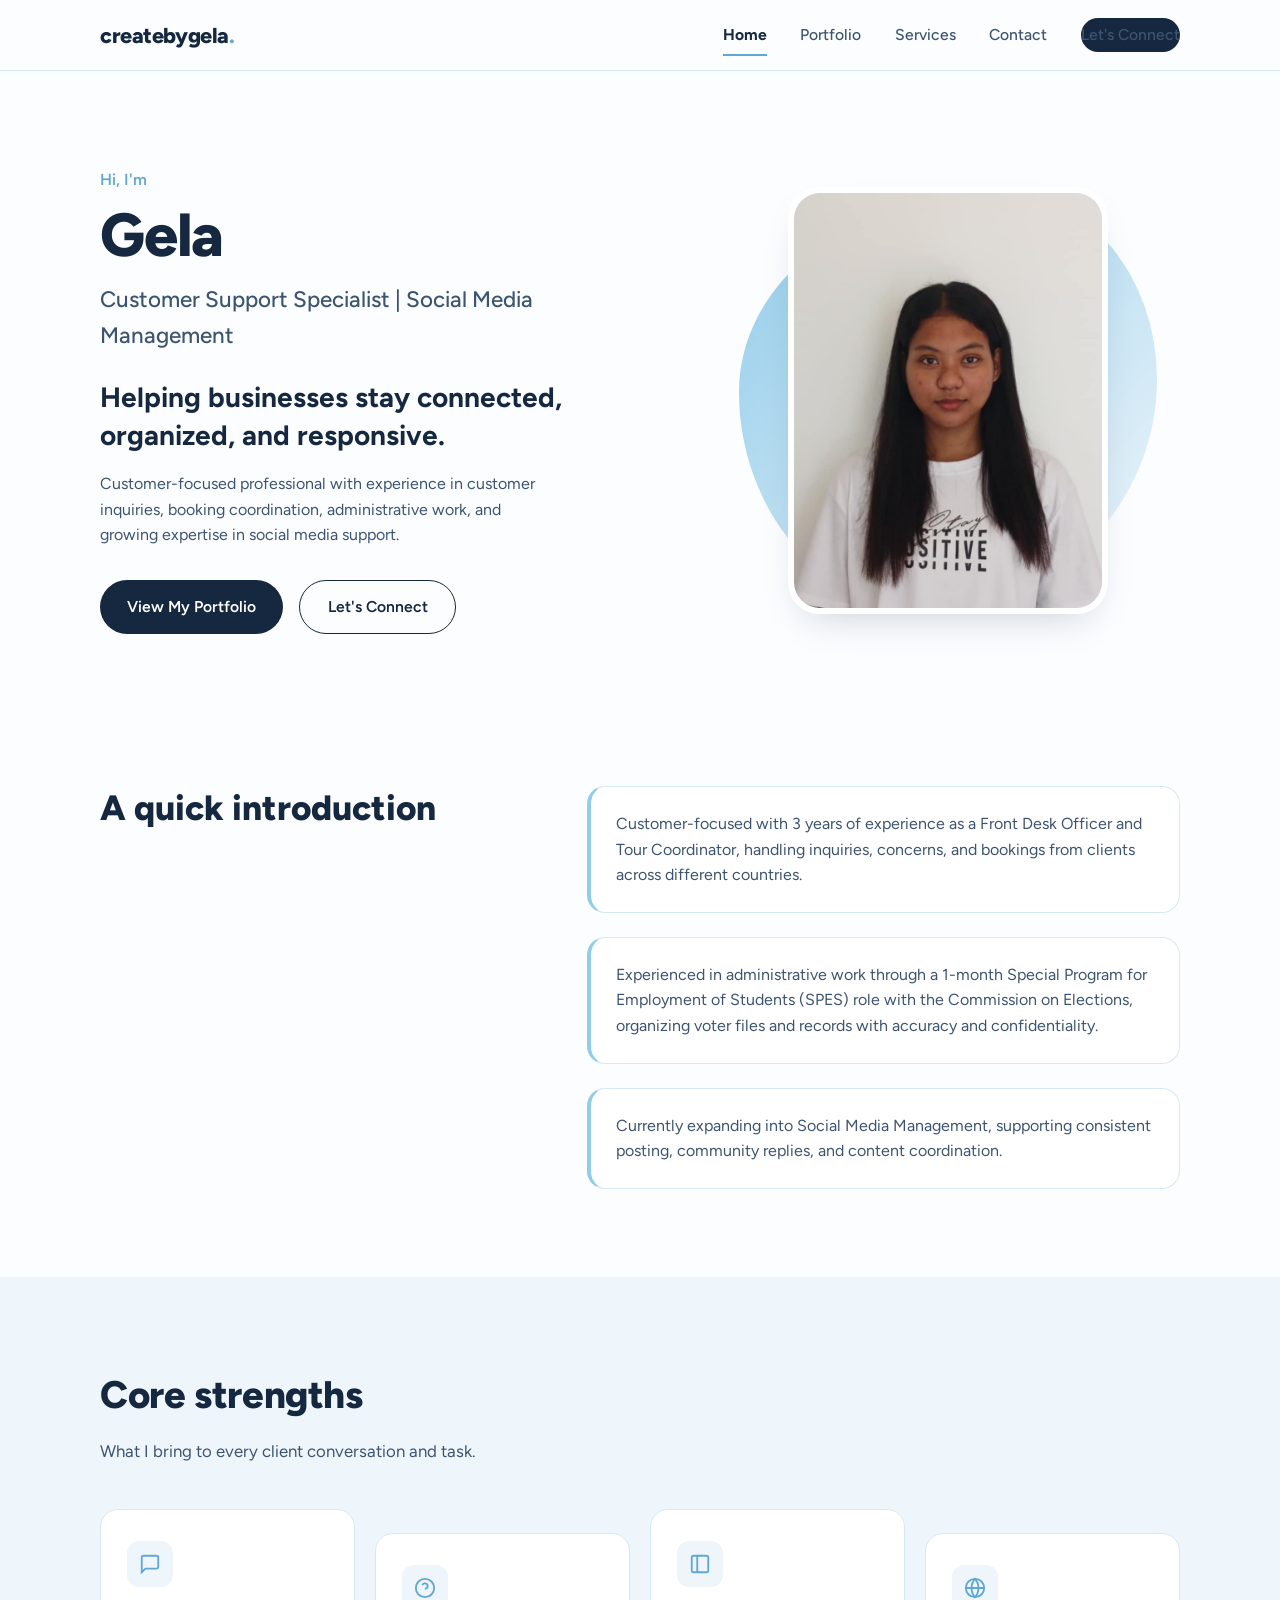
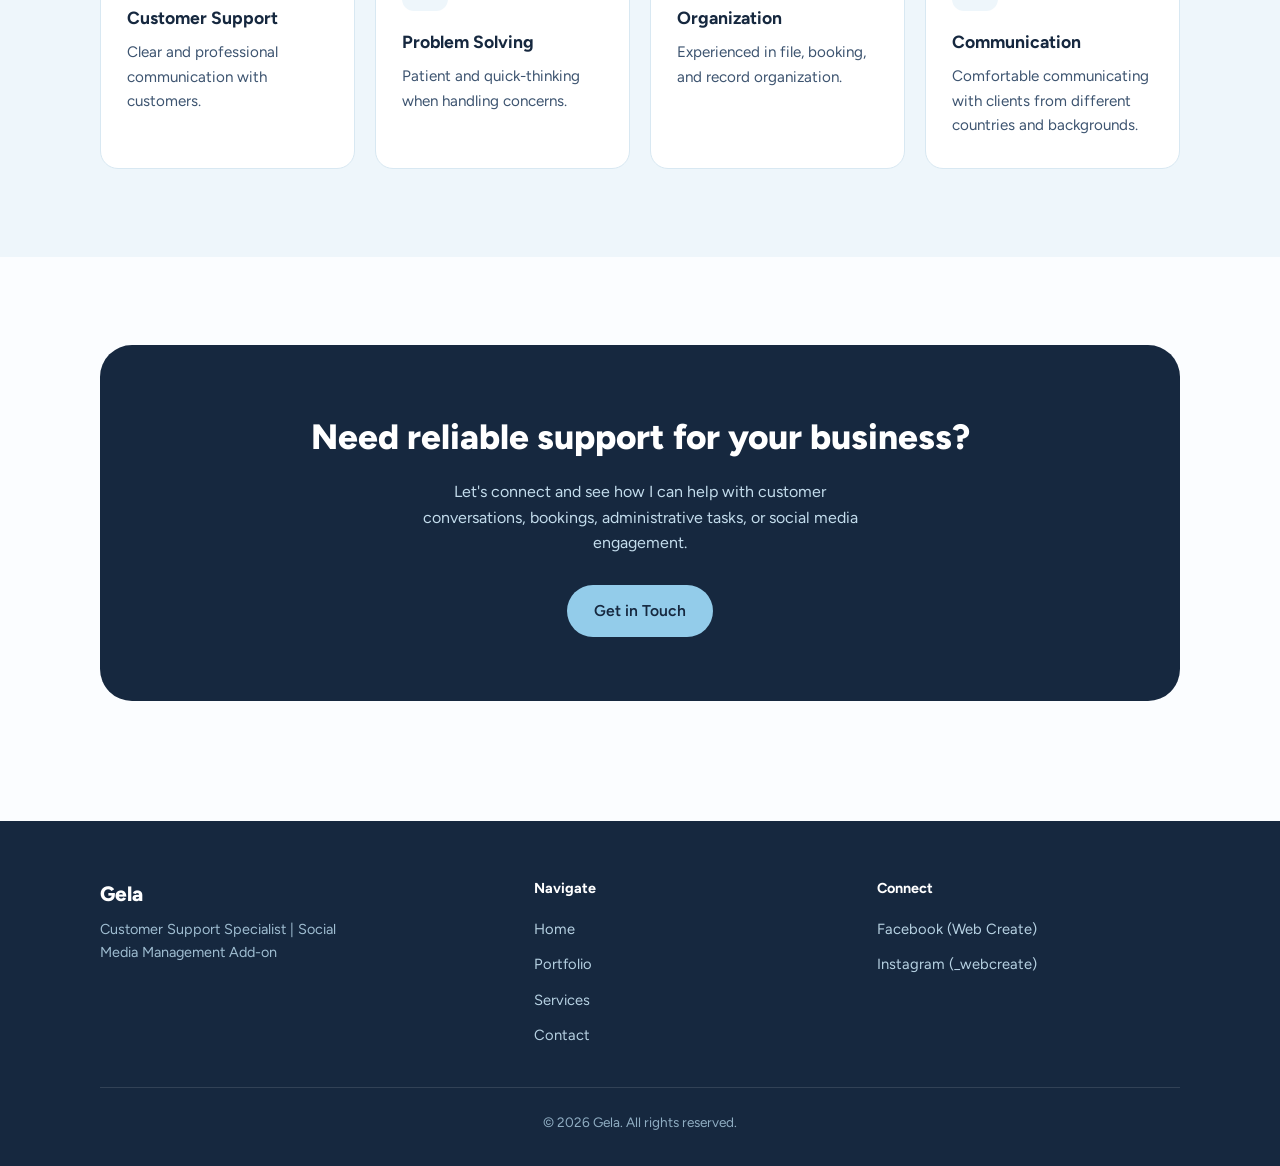
==== commit b7e879e7: "upddatedd" ====
--- a/index.html
+++ b/index.html
@@ -163,7 +163,6 @@
             <li><a href="index.html">Home</a></li>
             <li><a href="portfolio.html">Portfolio</a></li>
             <li><a href="services.html">Services</a></li>
-            <li><a href="blog.html">Blog</a></li>
             <li><a href="contact.html">Contact</a></li>
           </ul>
         </div>
@@ -171,8 +170,8 @@
         <div class="footer-col">
           <h4>Connect</h4>
           <ul>
-            <li><a href="#">Facebook (placeholder)</a></li>
-            <li><a href="#">Instagram (placeholder)</a></li>
+            <li><a href="#">Facebook (Web Create)</a></li>
+            <li><a href="#">Instagram (_webcreate)</a></li>
            
           </ul>
         </div>
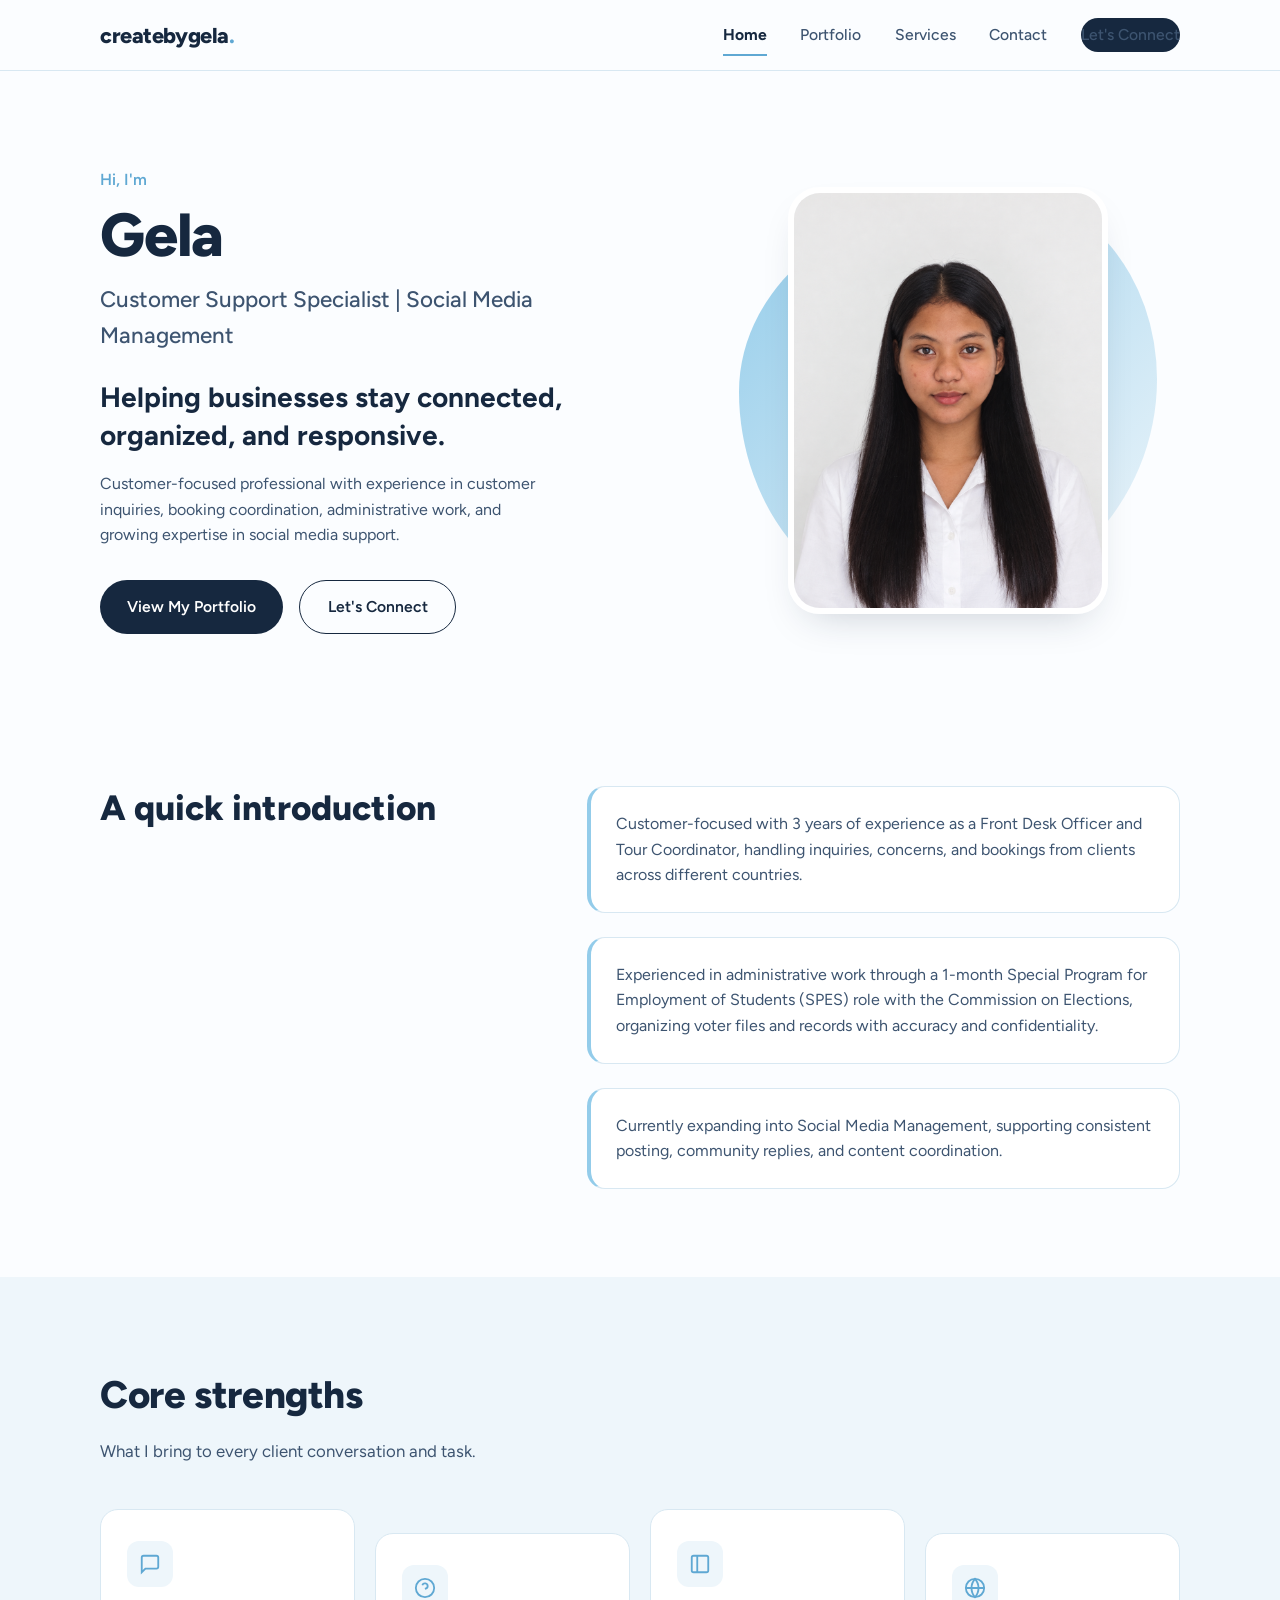
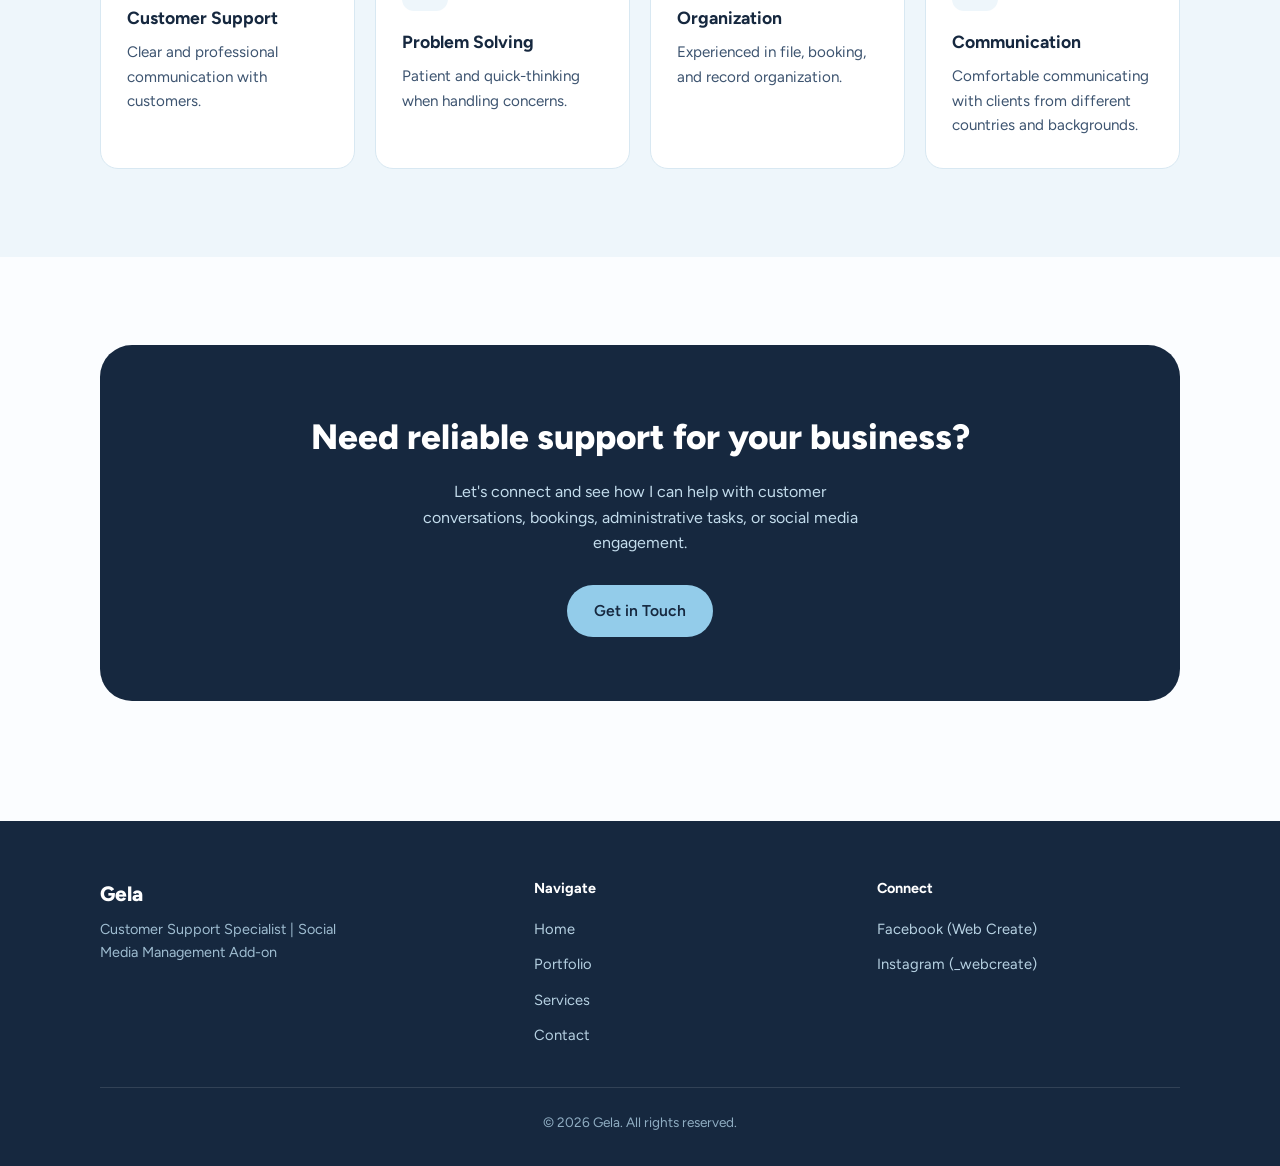
==== commit ba6ef768: "updated" ====
--- a/index.html
+++ b/index.html
@@ -62,7 +62,7 @@
           <div class="hero-blob" aria-hidden="true"></div>
           <div class="profile-frame">
           
-              <img src="profile.jpg" alt="Gela profile photo">
+              <img src="profile.png" alt="Gela profile photo">
           
             <div class="placeholder-photo">[PROFILE PHOTO]<br />profile.jpg</div>
           </div>
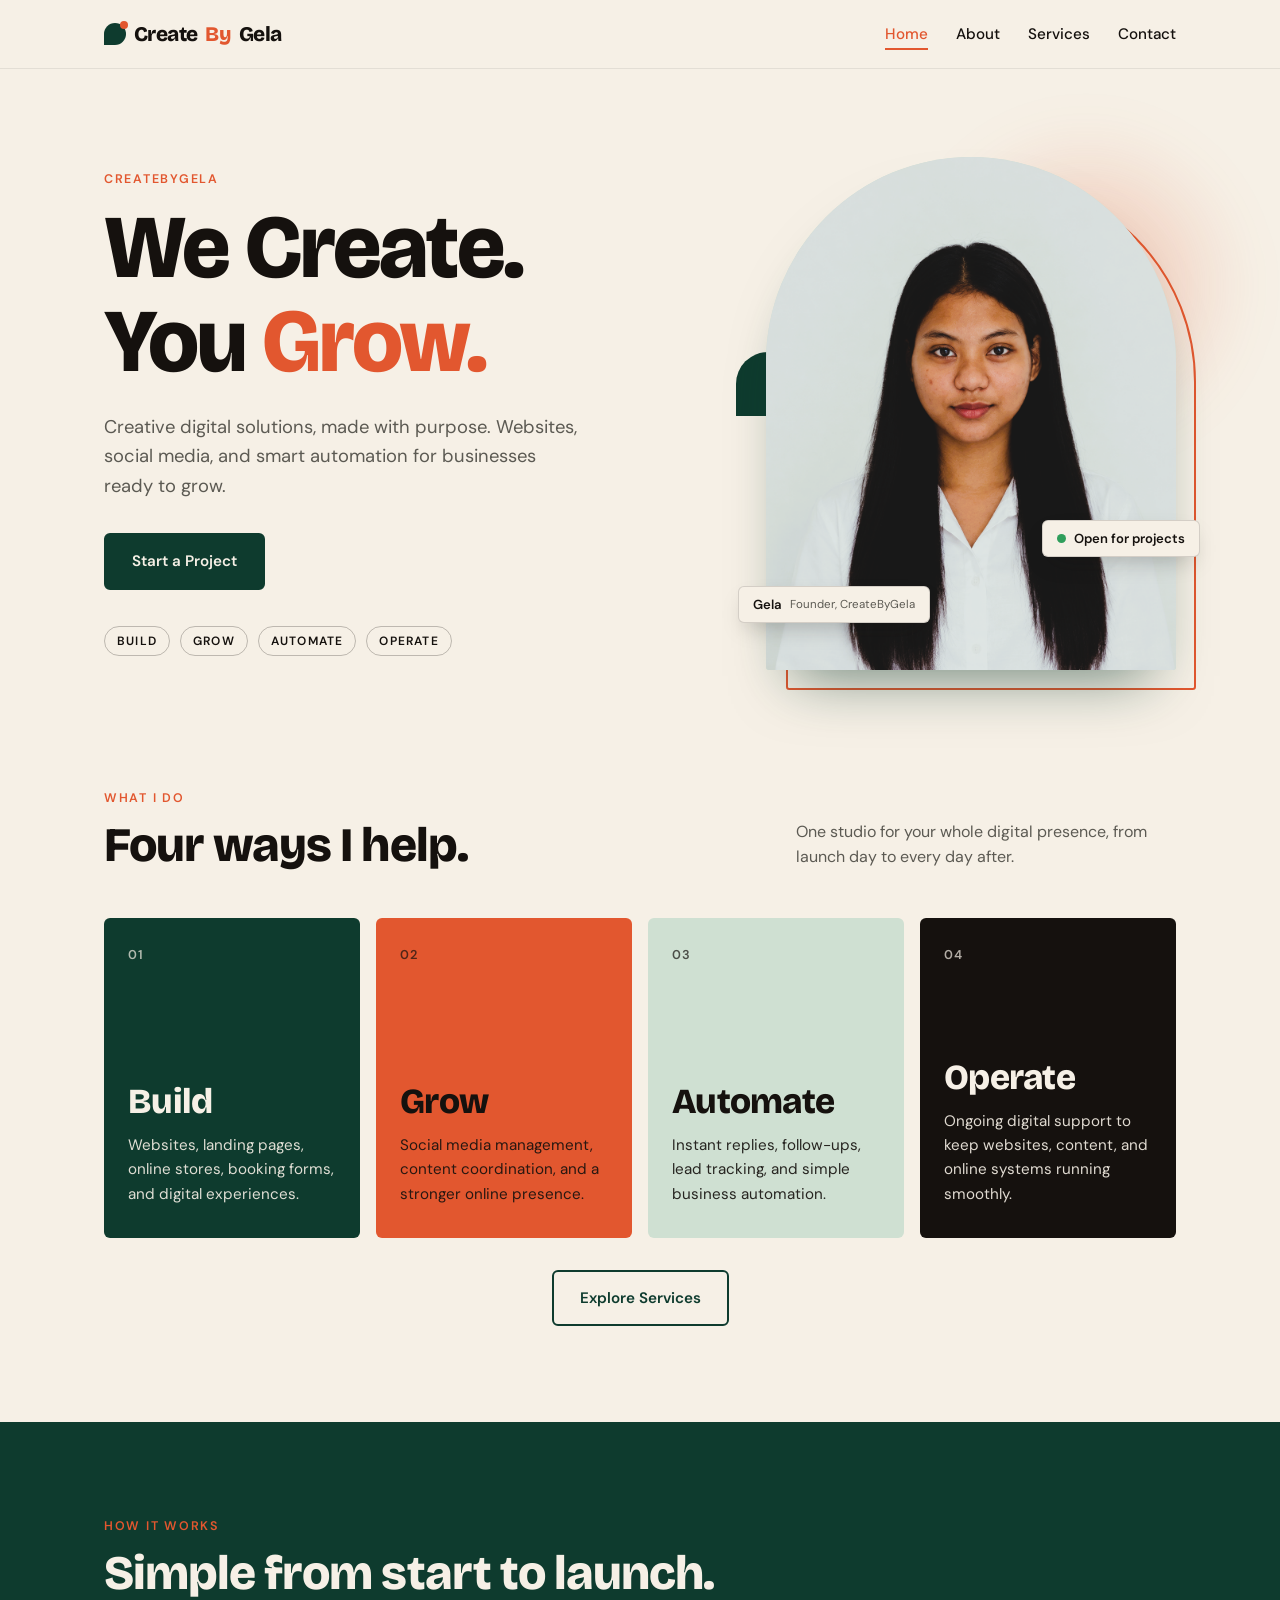
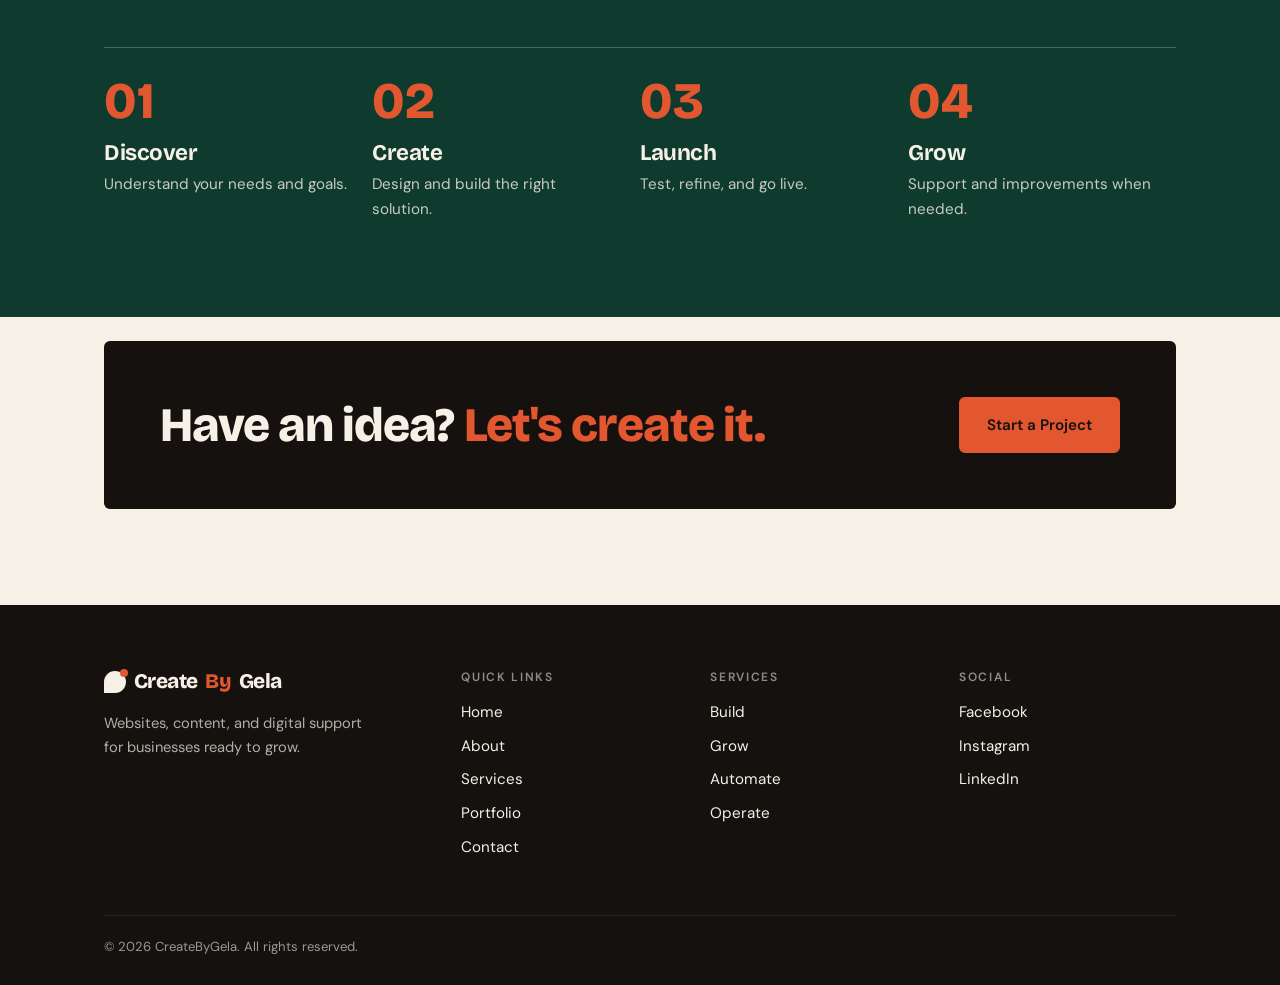
==== commit 8b721d23: "updated" ====
--- a/index.html
+++ b/index.html
@@ -1,190 +1,67 @@
 <!DOCTYPE html>
 <html lang="en">
 <head>
-  <meta charset="UTF-8" />
-  <meta name="viewport" content="width=device-width, initial-scale=1.0" />
-  <title>Gela — Customer Support Specialist | Social Media Management Add-on</title>
-  <meta name="description" content="Gela helps businesses stay connected, organized, and responsive through customer support, booking coordination, and social media support." />
-
-  <!-- Google Font: Figtree -->
-  <link rel="preconnect" href="https://fonts.googleapis.com">
-  <link rel="preconnect" href="https://fonts.gstatic.com" crossorigin>
-  <link href="https://fonts.googleapis.com/css2?family=Figtree:wght@300;400;500;600;700;800&display=swap" rel="stylesheet">
-
-  <link rel="stylesheet" href="style.css" />
+<meta charset="UTF-8">
+<meta name="viewport" content="width=device-width, initial-scale=1">
+<title>CreateByGela — We Create. You Grow.</title>
+<meta name="description" content="CreateByGela builds websites, manages social media, and automates the busywork for small businesses.">
+<link rel="preconnect" href="https://fonts.googleapis.com">
+<link rel="preconnect" href="https://fonts.gstatic.com" crossorigin>
+<link href="https://fonts.googleapis.com/css2?family=Bricolage+Grotesque:opsz,wght@12..96,500;12..96,700;12..96,800&family=DM+Sans:wght@400;500;600&display=swap" rel="stylesheet">
+<link rel="stylesheet" href="style.css">
 </head>
 <body>
+<header><div class="wrap"><nav>
+  <a class="logo" href="index.html"><i></i>Create<em>By</em>Gela</a>
+  <button class="burger" aria-label="Menu" aria-expanded="false">☰</button>
+  <div class="links"><a href="index.html" class="active" aria-current="page">Home</a><a href="about.html">About</a><a href="services.html">Services</a><a href="contact.html">Contact</a></div>
+</nav></div></header>
+<main>
+<section class="hero"><div class="wrap hero-grid">
+  <div>
+    <span class="eyebrow">CreateByGela</span>
+    <h1>We Create.<br>You <span>Grow.</span></h1>
+    <p class="lead">Creative digital solutions, made with purpose. Websites, social media, and smart automation for businesses ready to grow.</p>
+    <div class="cta"><a class="btn" href="contact.html">Start a Project</a></div>
+    <div class="chips"><b>Build</b><b>Grow</b><b>Automate</b><b>Operate</b></div>
+  </div>
+  <div class="portrait">
+    <span class="pdot" aria-hidden="true"></span>
+    <div class="pframe"><img src="assets/profile.png" alt="Gela, founder of CreateByGela" fetchpriority="high"></div>
+    <div class="ptag l">Gela<small>Founder, CreateByGela</small></div>
+    <div class="ptag r"><i></i>Open for projects</div>
+  </div>
+</div></section>
 
-  <!-- ============================= NAVIGATION ============================= -->
-  <header class="site-header">
-    <nav class="nav">
-      <a href="index.html" class="nav-brand">createbygela<span>.</span></a>
+<section style="padding-top:24px"><div class="wrap">
+  <div class="head rv"><div><span class="eyebrow">What I do</span><h2>Four ways I help.</h2></div><p>One studio for your whole digital presence, from launch day to every day after.</p></div>
+  <div class="svc"><article class="card c1 rv"><span class="n">01</span><h3>Build</h3><p>Websites, landing pages, online stores, booking forms, and digital experiences.</p></article><article class="card c2 rv"><span class="n">02</span><h3>Grow</h3><p>Social media management, content coordination, and a stronger online presence.</p></article><article class="card c3 rv"><span class="n">03</span><h3>Automate</h3><p>Instant replies, follow-ups, lead tracking, and simple business automation.</p></article><article class="card c4 rv"><span class="n">04</span><h3>Operate</h3><p>Ongoing digital support to keep websites, content, and online systems running smoothly.</p></article></div>
+  <p class="more"><a class="btn alt" href="services.html">Explore Services</a></p>
+</div></section>
 
-      <button class="hamburger" aria-label="Open menu" aria-expanded="false">
-        <span></span><span></span><span></span>
-      </button>
-
-      <div class="nav-links">
-        <a href="index.html" class="active">Home</a>
-        <a href="portfolio.html">Portfolio</a>
-        <a href="services.html">Services</a>
-
-        <a href="contact.html">Contact</a>
-        <a href="contact.html" class="nav-cta">Let's Connect</a>
-      </div>
-    </nav>
-  </header>
-
-  <main>
-
-    <!-- ============================= HERO ============================= -->
-    <section class="hero">
-      <div class="container hero-grid">
-        <div class="hero-copy">
-          <p class="hero-eyebrow">Hi, I'm</p>
-          <h1>Gela</h1>
-          <p class="hero-title">Customer Support Specialist | Social Media Management</p>
-
-          <p class="hero-statement">Helping businesses stay connected, organized, and responsive.</p>
-
-          <p class="hero-sub">
-            Customer-focused professional with experience in customer inquiries, booking coordination,
-            administrative work, and growing expertise in social media support.
-          </p>
-
-          <div class="hero-actions">
-            <a href="portfolio.html" class="btn btn-primary">View My Portfolio</a>
-            <a href="contact.html" class="btn btn-outline">Let's Connect</a>
-          </div>
-        </div>
-
-        <div class="hero-visual">
-          <div class="hero-blob" aria-hidden="true"></div>
-          <div class="profile-frame">
-          
-              <img src="profile.png" alt="Gela profile photo">
-          
-            <div class="placeholder-photo">[PROFILE PHOTO]<br />profile.jpg</div>
-          </div>
-        </div>
-      </div>
-    </section>
-
-    <!-- ============================= QUICK INTRO ============================= -->
-    <section class="section reveal">
-      <div class="container intro-split">
-        <h2>A quick introduction</h2>
-
-        <div class="intro-points">
-          <div class="intro-point">
-            <p>Customer-focused with 3 years of experience as a Front Desk Officer and Tour Coordinator, handling inquiries, concerns, and bookings from clients across different countries.</p>
-          </div>
-
-          <div class="intro-point">
-            <p>Experienced in administrative work through a 1-month Special Program for Employment of Students (SPES) role with the Commission on Elections, organizing voter files and records with accuracy and confidentiality.</p>
-          </div>
-
-          <div class="intro-point">
-            <p>Currently expanding into Social Media Management, supporting consistent posting, community replies, and content coordination.</p>
-          </div>
-        </div>
-      </div>
-    </section>
-
-    <!-- ============================= CORE STRENGTHS ============================= -->
-    <section class="section section-tint reveal">
-      <div class="container">
-        <div class="section-head">
-          <h2>Core strengths</h2>
-          <p>What I bring to every client conversation and task.</p>
-        </div>
-
-        <div class="strengths-grid">
-          <div class="strength-card">
-            <div class="strength-icon" aria-hidden="true">
-              <svg width="22" height="22" viewBox="0 0 24 24" fill="none" stroke="currentColor" stroke-width="2"><path d="M21 15a2 2 0 0 1-2 2H7l-4 4V5a2 2 0 0 1 2-2h14a2 2 0 0 1 2 2z"/></svg>
-            </div>
-            <h3>Customer Support</h3>
-            <p>Clear and professional communication with customers.</p>
-          </div>
-
-          <div class="strength-card">
-            <div class="strength-icon" aria-hidden="true">
-              <svg width="22" height="22" viewBox="0 0 24 24" fill="none" stroke="currentColor" stroke-width="2"><circle cx="12" cy="12" r="10"/><path d="M9.09 9a3 3 0 0 1 5.83 1c0 2-3 3-3 3"/><line x1="12" y1="17" x2="12.01" y2="17"/></svg>
-            </div>
-            <h3>Problem Solving</h3>
-            <p>Patient and quick-thinking when handling concerns.</p>
-          </div>
-
-          <div class="strength-card">
-            <div class="strength-icon" aria-hidden="true">
-              <svg width="22" height="22" viewBox="0 0 24 24" fill="none" stroke="currentColor" stroke-width="2"><rect x="3" y="3" width="18" height="18" rx="2"/><line x1="9" y1="3" x2="9" y2="21"/></svg>
-            </div>
-            <h3>Organization</h3>
-            <p>Experienced in file, booking, and record organization.</p>
-          </div>
-
-          <div class="strength-card">
-            <div class="strength-icon" aria-hidden="true">
-              <svg width="22" height="22" viewBox="0 0 24 24" fill="none" stroke="currentColor" stroke-width="2"><circle cx="12" cy="12" r="10"/><path d="M2 12h20M12 2a15 15 0 0 1 0 20 15 15 0 0 1 0-20z"/></svg>
-            </div>
-            <h3>Communication</h3>
-            <p>Comfortable communicating with clients from different countries and backgrounds.</p>
-          </div>
-        </div>
-      </div>
-    </section>
-
-    <!-- ============================= FINAL CTA ============================= -->
-    <section class="section reveal">
-      <div class="container">
-        <div class="cta-band">
-          <h2>Need reliable support for your business?</h2>
-          <p>Let's connect and see how I can help with customer conversations, bookings, administrative tasks, or social media engagement.</p>
-          <a href="contact.html" class="btn btn-sky">Get in Touch</a>
-        </div>
-      </div>
-    </section>
-
-  </main>
-
-  <!-- ============================= FOOTER ============================= -->
-  <footer class="site-footer">
-    <div class="container">
-      <div class="footer-grid">
-        <div>
-          <p class="footer-brand">Gela</p>
-          <p class="footer-tagline">Customer Support Specialist | Social Media Management Add-on</p>
-        </div>
-
-        <div class="footer-col">
-          <h4>Navigate</h4>
-          <ul>
-            <li><a href="index.html">Home</a></li>
-            <li><a href="portfolio.html">Portfolio</a></li>
-            <li><a href="services.html">Services</a></li>
-            <li><a href="contact.html">Contact</a></li>
-          </ul>
-        </div>
-
-        <div class="footer-col">
-          <h4>Connect</h4>
-          <ul>
-            <li><a href="#">Facebook (Web Create)</a></li>
-            <li><a href="#">Instagram (_webcreate)</a></li>
-           
-          </ul>
-        </div>
-      </div>
-
-      <div class="footer-bottom">© 2026 Gela. All rights reserved.</div>
-    </div>
-  </footer>
-
-  <button class="back-to-top" aria-label="Back to top">
-    <svg width="18" height="18" viewBox="0 0 24 24" fill="none" stroke="currentColor" stroke-width="2.5"><line x1="12" y1="19" x2="12" y2="5"/><polyline points="5 12 12 5 19 12"/></svg>
-  </button>
-
-  <script src="script.js"></script>
+<section class="proc"><div class="wrap">
+  <div class="rv"><span class="eyebrow">How it works</span><h2>Simple from start to launch.</h2></div>
+  <div class="steps">
+    <div class="step rv"><b>01</b><h3>Discover</h3><p>Understand your needs and goals.</p></div>
+    <div class="step rv"><b>02</b><h3>Create</h3><p>Design and build the right solution.</p></div>
+    <div class="step rv"><b>03</b><h3>Launch</h3><p>Test, refine, and go live.</p></div>
+    <div class="step rv"><b>04</b><h3>Grow</h3><p>Support and improvements when needed.</p></div>
+  </div>
+</div></section>
+<section style="padding-top:24px"><div class="wrap"><div class="band rv"><h2>Have an idea? <span>Let's create it.</span></h2><a class="btn" href="contact.html">Start a Project</a></div></div></section>
+</main>
+<footer><div class="wrap">
+  <div class="fgrid">
+    <div><a class="logo" href="index.html"><i></i>Create<em>By</em>Gela</a><p>Websites, content, and digital support for businesses ready to grow.</p></div>
+    <div><h4>Quick Links</h4><ul><li><a href="index.html">Home</a></li><li><a href="about.html">About</a></li><li><a href="services.html">Services</a></li><li><a href="portfolio.html">Portfolio</a></li><li><a href="contact.html">Contact</a></li></ul></div>
+    <div><h4>Services</h4><ul><li><a href="services.html">Build</a></li><li><a href="services.html">Grow</a></li><li><a href="services.html">Automate</a></li><li><a href="services.html">Operate</a></li></ul></div>
+    <div><h4>Social</h4><ul>
+      <li><a href="https://www.facebook.com/profile.php?id=61593954279510" target="_blank" rel="noopener">Facebook</a></li>
+      <li><a href="https://www.instagram.com/_webcreate" target="_blank" rel="noopener">Instagram</a></li>
+      <li><a href="https://www.linkedin.com/in/angela-reynoso-3a8237406" target="_blank" rel="noopener">LinkedIn</a></li></ul></div>
+  </div>
+  <div class="copy">© 2026 CreateByGela. All rights reserved.</div>
+</div></footer>
+<script src="script.js"></script>
 </body>
 </html>
--- a/style.css
+++ b/style.css
@@ -1,1085 +1,175 @@
-/* =============================================================
-   GELA — PORTFOLIO STYLESHEET
-   Font: Figtree (imported in each HTML <head>)
-   Color system is defined once below as CSS variables — change
-   the values here and the whole site updates.
-   ============================================================= */
+:root{--pine:#0E3B2E;--ink:#15110E;--cream:#F6F0E6;--sand:#E9DFCE;--coral:#E2572F;--sage:#CFE0D2;--muted:#5C5A53;
+--h:'Bricolage Grotesque','Segoe UI',system-ui,sans-serif;--b:'DM Sans','Segoe UI',system-ui,sans-serif;--r:6px}
+*{box-sizing:border-box;margin:0}
+html{scroll-behavior:smooth;scroll-padding-top:72px}
+body{font-family:var(--b);background:var(--cream);color:var(--ink);line-height:1.6;-webkit-font-smoothing:antialiased}
+img{max-width:100%;display:block}a{color:inherit}
+.wrap{max-width:1120px;margin:auto;padding:0 24px}
+section{padding:96px 0}
+h1,h2,h3{font-family:var(--h);line-height:1.05;letter-spacing:-.02em}
+h2{font-size:clamp(2rem,4vw,3rem);font-weight:800}
+.eyebrow{font:600 .78rem var(--b);letter-spacing:.14em;text-transform:uppercase;color:var(--coral);margin-bottom:14px;display:block}
+/* logo */
+.logo{font:800 1.3rem var(--h);text-decoration:none;letter-spacing:-.03em;display:inline-flex;align-items:center;gap:8px}
+.logo i{width:22px;height:22px;background:var(--pine);border-radius:50% 50% 50% 0;display:inline-block;position:relative}
+.logo i::after{content:"";position:absolute;width:8px;height:8px;background:var(--coral);border-radius:50%;right:-2px;top:-2px}
+.logo em{font-style:normal;color:var(--coral)}
+/* nav */
+header{position:sticky;top:0;z-index:20;background:rgba(246,240,230,.92);backdrop-filter:blur(8px);border-bottom:1px solid rgba(21,17,14,.08)}
+nav{display:flex;align-items:center;justify-content:space-between;height:68px}
+.links{display:flex;gap:28px;align-items:center}
+.links a{text-decoration:none;font-weight:500;font-size:.95rem;position:relative}
+.links a:not(.btn)::after{content:"";position:absolute;left:0;bottom:-4px;height:2px;width:0;background:var(--coral);transition:width .25s}
+.links a:not(.btn):hover::after{width:100%}
+.burger{display:none;background:none;border:0;font-size:1.6rem;cursor:pointer}
+.btn{display:inline-block;padding:14px 26px;border-radius:var(--r);font-weight:600;text-decoration:none;border:2px solid var(--pine);background:var(--pine);color:var(--cream);transition:transform .2s,background .2s,color .2s;cursor:pointer;font-family:var(--b);font-size:.95rem}
+.btn:hover{transform:translateY(-2px);background:var(--coral);border-color:var(--coral)}
+.btn.alt{background:transparent;color:var(--pine)}
+.btn.alt:hover{background:var(--pine);color:var(--cream);border-color:var(--pine)}
+.links .btn{padding:10px 20px}
+/* hero */
+.hero{padding:88px 0 96px}
+.hero-grid{display:grid;grid-template-columns:1.15fr .85fr;gap:56px;align-items:center}
+.hero h1{font-size:clamp(3rem,7vw,5.6rem);font-weight:800}
+.hero h1 span{color:var(--coral);position:relative;white-space:nowrap}
+.hero p.lead{font-size:1.15rem;max-width:480px;margin:24px 0 32px;color:var(--muted)}
+.cta{display:flex;gap:14px;flex-wrap:wrap}
+.chips{display:flex;gap:10px;flex-wrap:wrap;margin-top:36px}
+.chips b{font:600 .75rem var(--b);letter-spacing:.1em;text-transform:uppercase;padding:6px 12px;border:1px solid rgba(21,17,14,.25);border-radius:99px}
+.portrait{position:relative;max-width:410px;margin-left:auto;z-index:0}
+.portrait::before{content:"";position:absolute;inset:20px -20px -20px 20px;border:2px solid var(--coral);border-radius:999px 999px 16px 16px;z-index:-1;transition:transform .4s}
+.portrait::after{content:"";position:absolute;width:80%;height:70%;right:-18%;top:-10%;background:radial-gradient(circle,rgba(226,87,47,.3),transparent 68%);filter:blur(24px);z-index:-2}
+.portrait:hover::before{transform:translate(6px,6px)}
+.pframe{aspect-ratio:4/5;border-radius:999px 999px 16px 16px;overflow:hidden;background:var(--sage);box-shadow:0 34px 60px -28px rgba(14,59,46,.6)}
+.pframe img{width:100%;height:100%;object-fit:cover;object-position:center 15%}
+.pdot{position:absolute;left:-30px;top:38%;width:64px;height:64px;border-radius:50% 50% 50% 0;background:var(--pine);z-index:-1}
+.ptag{position:absolute;bottom:9%;background:var(--cream);border:1px solid rgba(21,17,14,.15);padding:9px 14px;border-radius:var(--r);font:600 .82rem var(--b);box-shadow:0 10px 24px -10px rgba(21,17,14,.35);display:flex;align-items:center;gap:8px;animation:fl 5s ease-in-out infinite}
+.ptag small{display:block;font-weight:400;font-size:.72rem;color:var(--muted)}
+.ptag.l{left:-28px}.ptag.r{right:-24px;bottom:22%;animation-delay:-2.5s}
+.ptag i{width:9px;height:9px;border-radius:50%;background:#2f9e5b}
+@keyframes fl{50%{transform:translateY(-6px)}}
+@media(max-width:900px){.portrait{order:-1;max-width:290px;margin:0 auto 12px}.ptag.l{left:-10px}.ptag.r{right:-8px}.pdot{left:-14px}.hero{padding-top:48px}}
+/* services */
+.head{display:flex;justify-content:space-between;align-items:end;gap:24px;margin-bottom:48px;flex-wrap:wrap}
+.head p{max-width:380px;color:var(--muted)}
+.svc{display:grid;grid-template-columns:repeat(4,1fr);gap:16px}
+.card{padding:28px 24px 32px;border-radius:var(--r);min-height:320px;display:flex;flex-direction:column;transition:transform .3s}
+.card:hover{transform:translateY(-6px)}
+.card .n{font:600 .8rem var(--b);letter-spacing:.1em;opacity:.7}
+.card h3{font-size:2.2rem;margin:auto 0 12px;font-weight:800}
+.card p{font-size:.95rem;opacity:.9}
+.c1{background:var(--pine);color:var(--cream)}.c2{background:var(--coral);color:var(--ink)}.c3{background:var(--sage)}.c4{background:var(--ink);color:var(--cream)}
+/* about */
+.about{background:var(--sand)}
+.about-grid{display:grid;grid-template-columns:.8fr 1.2fr;gap:64px;align-items:center}
+.photo{aspect-ratio:4/5;border-radius:var(--r);overflow:hidden;background:var(--pine);position:relative}
+.photo img{width:100%;height:100%;object-fit:cover;object-position:center top}
+.photo::after{content:"";position:absolute;right:-14px;bottom:-14px;width:80px;height:80px;background:var(--coral);z-index:-1}
+.photo-wrap{position:relative}
+.about p{margin:20px 0;max-width:520px;color:#3a3832}
+.facts{display:flex;gap:32px;flex-wrap:wrap;margin-top:28px}
+.facts b{font:800 1.8rem var(--h);display:block;color:var(--pine)}
+.facts span{font-size:.85rem;color:var(--muted)}
+/* work */
+.proj{display:grid;grid-template-columns:1.3fr .7fr;gap:40px;align-items:center;margin-bottom:64px}
+.proj.rev{grid-template-columns:.7fr 1.3fr}.proj.rev .info{order:-1}
+.mock{border-radius:var(--r);background:var(--ink);padding:0;overflow:hidden;transition:transform .35s;box-shadow:0 20px 40px -20px rgba(21,17,14,.4)}
+.mock:hover{transform:scale(1.015)}
+.bar{height:30px;background:#2a2622;display:flex;gap:6px;align-items:center;padding:0 12px}
+.bar i{width:9px;height:9px;border-radius:50%;background:#6d665c}
+.screen{aspect-ratio:16/10;padding:8%;display:flex;flex-direction:column;justify-content:center;gap:12px}
+.screen b{font:800 clamp(1.4rem,3vw,2.4rem) var(--h);line-height:1}
+.screen u{display:block;height:10px;border-radius:5px;background:currentColor;opacity:.25;text-decoration:none}
+.screen s{display:inline-block;width:90px;height:30px;background:var(--coral);border-radius:var(--r)}
+.sc1{background:var(--sage);color:var(--pine)}.sc2{background:var(--pine);color:var(--cream)}
+.tags{display:flex;gap:8px;flex-wrap:wrap;margin:14px 0}
+.tags span{font:600 .72rem var(--b);letter-spacing:.08em;text-transform:uppercase;background:var(--ink);color:var(--cream);padding:5px 10px;border-radius:3px}
+.info h3{font-size:1.9rem;font-weight:800}.info p{color:var(--muted);margin-bottom:8px}
+.note{font-size:.8rem;color:var(--muted);border-top:1px dashed rgba(21,17,14,.25);padding-top:14px}
+/* experience */
+.exp-grid{display:grid;grid-template-columns:1fr 1fr;gap:20px;margin-top:40px}
+.exp{border:1.5px solid var(--ink);border-radius:var(--r);padding:30px 28px;background:#fff;transition:transform .3s,box-shadow .3s}
+.exp:hover{transform:translateY(-5px);box-shadow:8px 8px 0 var(--coral)}
+.exp .when{font:600 .78rem var(--b);letter-spacing:.1em;text-transform:uppercase;color:var(--coral)}
+.exp h3{font-size:1.45rem;font-weight:800;margin:10px 0 2px}
+.exp .org{color:var(--muted);font-size:.95rem;margin-bottom:16px}
+.exp ul{padding:0;list-style:none}
+.exp li{padding-left:20px;position:relative;margin-bottom:8px;font-size:.95rem}
+.exp li::before{content:"";position:absolute;left:0;top:.6em;width:8px;height:8px;background:var(--pine);border-radius:50% 50% 50% 0}
+@media(max-width:900px){.exp-grid{grid-template-columns:1fr}}
+/* process */
+.proc{background:var(--pine);color:var(--cream)}
+.steps{display:grid;grid-template-columns:repeat(4,1fr);gap:0;margin-top:48px;border-top:1px solid rgba(246,240,230,.25)}
+.step{padding:28px 24px 0 0}
+.step b{font:800 3.2rem var(--h);color:var(--coral);display:block;line-height:1;transition:transform .3s}
+.step:hover b{transform:translateX(6px)}
+.step h3{font-size:1.4rem;margin:14px 0 8px}.step p{opacity:.8;font-size:.95rem}
+/* contact */
+.contact-grid{display:grid;grid-template-columns:1fr 1fr;gap:56px}
+.contact h2{font-size:clamp(2.4rem,5vw,4rem)}
+.contact h2 span{color:var(--coral)}
+.contact-grid>div>p{margin:18px 0 28px;color:var(--muted);max-width:380px}
+form{display:grid;gap:14px}
+input,textarea{width:100%;padding:14px 16px;border:1.5px solid rgba(21,17,14,.25);border-radius:var(--r);background:#fff;font:inherit;transition:border .2s,box-shadow .2s}
+input:focus,textarea:focus{outline:0;border-color:var(--pine);box-shadow:0 0 0 3px rgba(14,59,46,.15)}
+textarea{min-height:120px;resize:vertical}
+#status{font-size:.9rem;min-height:1.2em}
+/* footer */
+footer{background:var(--ink);color:var(--cream);padding:64px 0 28px}
+.fgrid{display:grid;grid-template-columns:1.5fr 1fr 1fr 1fr;gap:32px}
+footer .logo i{background:var(--cream)}
+footer p{opacity:.7;max-width:260px;margin-top:12px;font-size:.92rem}
+footer h4{font:600 .75rem var(--b);letter-spacing:.14em;text-transform:uppercase;opacity:.55;margin-bottom:14px}
+footer li{list-style:none;margin-bottom:8px}footer ul{padding:0}
+footer a{text-decoration:none;font-size:.95rem}footer a:hover{color:var(--coral)}
+.copy{margin-top:48px;padding-top:20px;border-top:1px solid rgba(246,240,230,.15);font-size:.82rem;opacity:.6}
+/* motion */
+.rv{opacity:0;transform:translateY(24px);transition:opacity .7s,transform .7s}
+.rv.in{opacity:1;transform:none}
+@media(prefers-reduced-motion:reduce){*{transition:none!important;scroll-behavior:auto}.rv{opacity:1;transform:none}}
+/* responsive */
+@media(max-width:900px){
+section{padding:68px 0}
+.hero-grid,.about-grid,.contact-grid,.proj,.proj.rev{grid-template-columns:1fr}
+.proj.rev .info{order:0}
+.svc{grid-template-columns:1fr 1fr}.steps{grid-template-columns:1fr 1fr}.fgrid{grid-template-columns:1fr 1fr}
+.about-grid{gap:40px}.photo-wrap{max-width:340px}
+.burger{display:block}
+.links{display:none;position:absolute;top:68px;left:0;right:0;background:var(--cream);flex-direction:column;padding:24px;gap:18px;border-bottom:1px solid rgba(21,17,14,.1)}
+.links.open{display:flex}
+}
+@media(max-width:560px){.svc,.steps{grid-template-columns:1fr}.card{min-height:240px}.fgrid{grid-template-columns:1fr}}
+/* multipage additions */
+.links a.active::after{width:100%}
+.links a.active{color:var(--coral)}
+.page-head{padding:84px 0 36px}
+.page-head h1{font-size:clamp(2.6rem,6vw,4.4rem);font-weight:800;max-width:760px}
+.page-head p{margin-top:18px;max-width:520px;color:var(--muted);font-size:1.1rem}
+.srow{display:grid;grid-template-columns:.8fr 1.2fr;gap:40px;padding:40px;border-radius:var(--r);margin-bottom:16px;transition:transform .3s}
+.srow:hover{transform:translateX(6px)}
+.srow .n{font:600 .8rem var(--b);letter-spacing:.1em;opacity:.7}
+.srow h2{font-size:clamp(2.4rem,5vw,3.6rem);margin-top:8px}
+.srow p{margin-bottom:14px;max-width:420px}
+.srow ul{padding:0;list-style:none;display:grid;grid-template-columns:1fr 1fr;gap:8px 24px}
+.srow li{padding-left:18px;position:relative;font-size:.95rem}
+.srow li::before{content:"";position:absolute;left:0;top:.6em;width:7px;height:7px;background:currentColor;border-radius:50% 50% 50% 0}
+.beliefs{display:grid;grid-template-columns:repeat(3,1fr);gap:16px;margin-top:40px}
+.belief{padding:28px;border-top:3px solid var(--coral);background:#fff}
+.belief h3{font-size:1.4rem;font-weight:800;margin-bottom:8px}.belief p{color:var(--muted);font-size:.95rem}
+.pills{display:flex;flex-wrap:wrap;gap:10px;margin-top:22px}
+.pills span{padding:7px 14px;border:1.5px solid var(--pine);border-radius:99px;font-size:.88rem;font-weight:500;color:var(--pine)}
+.why{list-style:none;padding:0;margin-top:20px;display:grid;gap:10px}
+.why li{padding-left:26px;position:relative}
+.why li::before{content:"✓";position:absolute;left:0;color:var(--coral);font-weight:700}
+.sc3{background:var(--sand);color:var(--ink)}
+.band{background:var(--ink);color:var(--cream);border-radius:var(--r);padding:56px;display:flex;justify-content:space-between;align-items:center;gap:24px;flex-wrap:wrap}
+.band h2 span{color:var(--coral)}
+.band .btn{background:var(--coral);border-color:var(--coral);color:var(--ink)}
+.band .btn:hover{background:var(--cream);border-color:var(--cream)}
+.clist{list-style:none;padding:0;display:grid;gap:12px;max-width:420px}
+.clist a{display:flex;justify-content:space-between;gap:12px;padding:14px 18px;border:1.5px solid var(--ink);border-radius:var(--r);text-decoration:none;font-weight:500;transition:background .2s,color .2s}
+.clist a span{opacity:.6;font-weight:400;font-size:.88rem}
+.clist a:hover{background:var(--pine);color:var(--cream);border-color:var(--pine)}
+.more{text-align:center;margin-top:32px}
+@media(max-width:900px){.srow,.beliefs{grid-template-columns:1fr}.srow{padding:28px}.srow ul{grid-template-columns:1fr}.band{padding:36px 28px}}
 
-:root {
-  /* ---- Color tokens ---- */
-  --sky: #93ccea;              /* primary brand blue */
-  --sky-deep: #5fa8d3;         /* darker blue for hover/emphasis */
-  --navy: #16283f;             /* main text color */
-  --navy-soft: #3d5470;        /* secondary text color */
-  --bg: #fbfdff;               /* page background */
-  --bg-tint: #eef6fb;          /* alternate section background */
-  --white: #ffffff;
-  --line: #d8e8f2;             /* borders / dividers */
-  --shadow: 0 18px 40px -20px rgba(22, 40, 63, 0.25);
-
-  /* ---- Type scale ---- */
-  --step-0: 1rem;
-  --step-1: 1.25rem;
-  --step-2: 1.6rem;
-  --step-3: 2.1rem;
-  --step-4: 2.9rem;
-  --step-5: 3.8rem;
-
-  /* ---- Spacing / shape ---- */
-  --radius-sm: 10px;
-  --radius-md: 18px;
-  --radius-lg: 32px;
-  --max-width: 1160px;
-}
-
-/* ---- Reset ---- */
-* { box-sizing: border-box; margin: 0; padding: 0; }
-
-html { scroll-behavior: smooth; }
-
-body {
-  font-family: "Figtree", "Segoe UI", sans-serif;
-  background: var(--bg);
-  color: var(--navy);
-  line-height: 1.6;
-  -webkit-font-smoothing: antialiased;
-  overflow-x: hidden;
-}
-
-img { max-width: 100%; display: block; }
-
-a { color: inherit; text-decoration: none; }
-
-ul { list-style: none; }
-
-button { font-family: inherit; cursor: pointer; border: none; background: none; }
-
-.container {
-  max-width: var(--max-width);
-  margin: 0 auto;
-  padding: 0 clamp(1.25rem, 4vw, 2.5rem);
-}
-
-/* Respect users who prefer reduced motion */
-@media (prefers-reduced-motion: reduce) {
-  *, *::before, *::after {
-    animation-duration: 0.001ms !important;
-    animation-iteration-count: 1 !important;
-    transition-duration: 0.001ms !important;
-    scroll-behavior: auto !important;
-  }
-}
-
-/* Visible keyboard focus everywhere */
-a:focus-visible,
-button:focus-visible,
-input:focus-visible,
-textarea:focus-visible {
-  outline: 3px solid var(--sky-deep);
-  outline-offset: 3px;
-  border-radius: 4px;
-}
-
-/* =============================================================
-   NAVIGATION
-   ============================================================= */
-.site-header {
-  position: sticky;
-  top: 0;
-  z-index: 100;
-  background: rgba(251, 253, 255, 0.9);
-  backdrop-filter: blur(10px);
-  border-bottom: 1px solid var(--line);
-}
-
-.nav {
-  display: flex;
-  align-items: center;
-  justify-content: space-between;
-  padding: 1.1rem clamp(1.25rem, 4vw, 2.5rem);
-  max-width: var(--max-width);
-  margin: 0 auto;
-}
-
-.nav-brand {
-  font-weight: 800;
-  font-size: 1.35rem;
-  color: var(--navy);
-  letter-spacing: -0.02em;
-}
-
-.nav-brand span { color: var(--sky-deep); }
-
-.nav-links {
-  display: flex;
-  align-items: center;
-  gap: 2.1rem;
-}
-
-.nav-links a {
-  font-weight: 500;
-  font-size: 0.98rem;
-  color: var(--navy-soft);
-  position: relative;
-  padding: 0.3rem 0;
-  transition: color 0.2s ease;
-}
-
-.nav-links a:hover { color: var(--navy); }
-
-.nav-links a::after {
-  content: "";
-  position: absolute;
-  left: 0;
-  bottom: -4px;
-  width: 0;
-  height: 2px;
-  background: var(--sky-deep);
-  transition: width 0.25s ease;
-}
-
-.nav-links a:hover::after { width: 100%; }
-
-.nav-links a.active {
-  color: var(--navy);
-  font-weight: 700;
-}
-
-.nav-links a.active::after { width: 100%; }
-
-.nav-cta {
-  background: var(--navy);
-  color: var(--white);
-  padding: 0.65rem 1.4rem;
-  border-radius: 999px;
-  font-weight: 600;
-  font-size: 0.95rem;
-  transition: transform 0.2s ease, background 0.2s ease;
-}
-
-.nav-cta:hover {
-  background: var(--sky-deep);
-  transform: translateY(-2px);
-}
-
-.hamburger {
-  display: none;
-  flex-direction: column;
-  gap: 5px;
-  width: 28px;
-}
-
-.hamburger span {
-  height: 2px;
-  width: 100%;
-  background: var(--navy);
-  border-radius: 2px;
-  transition: transform 0.3s ease, opacity 0.3s ease;
-}
-
-.hamburger.open span:nth-child(1) { transform: translateY(7px) rotate(45deg); }
-.hamburger.open span:nth-child(2) { opacity: 0; }
-.hamburger.open span:nth-child(3) { transform: translateY(-7px) rotate(-45deg); }
-
-/* =============================================================
-   BUTTONS
-   ============================================================= */
-.btn {
-  display: inline-flex;
-  align-items: center;
-  gap: 0.5rem;
-  padding: 0.85rem 1.7rem;
-  border-radius: 999px;
-  font-weight: 600;
-  font-size: 0.98rem;
-  transition: transform 0.2s ease, box-shadow 0.2s ease, background 0.2s ease;
-}
-
-.btn-primary {
-  background: var(--navy);
-  color: var(--white);
-}
-
-.btn-primary:hover {
-  background: var(--sky-deep);
-  transform: translateY(-3px);
-  box-shadow: var(--shadow);
-}
-
-.btn-outline {
-  background: transparent;
-  color: var(--navy);
-  border: 1.5px solid var(--navy);
-}
-
-.btn-outline:hover {
-  background: var(--navy);
-  color: var(--white);
-  transform: translateY(-3px);
-}
-
-.btn-sky {
-  background: var(--sky);
-  color: var(--navy);
-}
-
-.btn-sky:hover {
-  background: var(--sky-deep);
-  color: var(--white);
-  transform: translateY(-3px);
-  box-shadow: var(--shadow);
-}
-
-/* =============================================================
-   HERO (Home page)
-   ============================================================= */
-.hero {
-  position: relative;
-  padding: clamp(3rem, 8vw, 6rem) 0 clamp(2.5rem, 6vw, 4rem);
-  overflow: hidden;
-}
-
-.hero-grid {
-  display: grid;
-  grid-template-columns: 1.1fr 0.9fr;
-  gap: 3rem;
-  align-items: center;
-}
-
-.hero-eyebrow {
-  font-weight: 600;
-  color: var(--sky-deep);
-  font-size: 1rem;
-  margin-bottom: 0.6rem;
-}
-
-.hero h1 {
-  font-size: clamp(2.4rem, 5vw, var(--step-5));
-  font-weight: 800;
-  letter-spacing: -0.02em;
-  color: var(--navy);
-  line-height: 1.08;
-}
-
-.hero-title {
-  font-size: clamp(1.1rem, 2vw, 1.4rem);
-  color: var(--navy-soft);
-  font-weight: 500;
-  margin-top: 0.9rem;
-}
-
-.hero-statement {
-  font-size: clamp(1.35rem, 2.6vw, 1.75rem);
-  font-weight: 700;
-  color: var(--navy);
-  margin: 1.6rem 0 1rem;
-  line-height: 1.35;
-  max-width: 34ch;
-}
-
-.hero-sub {
-  color: var(--navy-soft);
-  max-width: 46ch;
-  margin-bottom: 2rem;
-}
-
-.hero-actions {
-  display: flex;
-  flex-wrap: wrap;
-  gap: 1rem;
-}
-
-.hero-visual {
-  position: relative;
-  display: flex;
-  justify-content: center;
-  align-items: center;
-}
-
-.hero-blob {
-  position: absolute;
-  width: min(420px, 90%);
-  aspect-ratio: 1;
-  background: linear-gradient(135deg, var(--sky), var(--bg-tint));
-  border-radius: 62% 38% 55% 45% / 48% 45% 55% 52%;
-  z-index: 0;
-  animation: blobFloat 9s ease-in-out infinite;
-}
-
-@keyframes blobFloat {
-  0%, 100% { border-radius: 62% 38% 55% 45% / 48% 45% 55% 52%; transform: translateY(0); }
-  50% { border-radius: 45% 55% 42% 58% / 55% 40% 60% 45%; transform: translateY(-14px); }
-}
-
-.profile-frame {
-  position: relative;
-  z-index: 1;
-  width: min(320px, 78%);
-  aspect-ratio: 3 / 4;
-  border-radius: var(--radius-lg);
-  overflow: hidden;
-  border: 6px solid var(--white);
-  box-shadow: var(--shadow);
-}
-
-.profile-frame img {
-  width: 100%;
-  height: 100%;
-  object-fit: cover;
-}
-
-.placeholder-photo {
-  width: 100%;
-  height: 100%;
-  display: flex;
-  align-items: center;
-  justify-content: center;
-  background: var(--bg-tint);
-  color: var(--navy-soft);
-  font-weight: 600;
-  text-align: center;
-  padding: 1rem;
-  border: 2px dashed var(--sky-deep);
-}
-
-/* =============================================================
-   SECTIONS — shared
-   ============================================================= */
-.section {
-  padding: clamp(3rem, 7vw, 5.5rem) 0;
-}
-
-.section-tint { background: var(--bg-tint); }
-
-.section-head {
-  max-width: 640px;
-  margin-bottom: 2.75rem;
-}
-
-.section-head h2 {
-  font-size: clamp(1.8rem, 3.4vw, 2.4rem);
-  font-weight: 800;
-  color: var(--navy);
-  letter-spacing: -0.01em;
-}
-
-.section-head p {
-  color: var(--navy-soft);
-  margin-top: 0.75rem;
-  font-size: 1.05rem;
-}
-
-.section-head.center { margin-left: auto; margin-right: auto; text-align: center; }
-
-/* =============================================================
-   HOME — Quick intro (split)
-   ============================================================= */
-.intro-split {
-  display: grid;
-  grid-template-columns: 0.85fr 1.15fr;
-  gap: 3rem;
-  align-items: start;
-}
-
-.intro-split h2 {
-  font-size: clamp(1.7rem, 3vw, 2.2rem);
-  font-weight: 800;
-  line-height: 1.25;
-}
-
-.intro-points { display: flex; flex-direction: column; gap: 1.5rem; }
-
-.intro-point {
-  padding: 1.5rem 1.6rem;
-  background: var(--white);
-  border: 1px solid var(--line);
-  border-radius: var(--radius-md);
-  border-left: 4px solid var(--sky);
-}
-
-.intro-point p { color: var(--navy-soft); }
-
-/* =============================================================
-   HOME — Core strengths (asymmetric bento, not identical cards)
-   ============================================================= */
-.strengths-grid {
-  display: grid;
-  grid-template-columns: repeat(4, 1fr);
-  gap: 1.25rem;
-}
-
-.strength-card {
-  background: var(--white);
-  border: 1px solid var(--line);
-  border-radius: var(--radius-md);
-  padding: 1.9rem 1.6rem;
-  transition: transform 0.25s ease, box-shadow 0.25s ease, border-color 0.25s ease;
-}
-
-.strength-card:hover {
-  transform: translateY(-6px);
-  box-shadow: var(--shadow);
-  border-color: var(--sky);
-}
-
-.strength-card:nth-child(2) { margin-top: 1.5rem; }
-.strength-card:nth-child(4) { margin-top: 1.5rem; }
-
-.strength-icon {
-  width: 46px;
-  height: 46px;
-  border-radius: 12px;
-  background: var(--bg-tint);
-  display: flex;
-  align-items: center;
-  justify-content: center;
-  margin-bottom: 1.1rem;
-  color: var(--sky-deep);
-}
-
-.strength-card h3 {
-  font-size: 1.1rem;
-  font-weight: 700;
-  margin-bottom: 0.5rem;
-}
-
-.strength-card p {
-  color: var(--navy-soft);
-  font-size: 0.95rem;
-}
-
-/* =============================================================
-   CTA band
-   ============================================================= */
-.cta-band {
-  background: var(--navy);
-  color: var(--white);
-  border-radius: var(--radius-lg);
-  padding: clamp(2.5rem, 6vw, 4rem);
-  text-align: center;
-  margin: 0 clamp(1.25rem, 4vw, 2.5rem);
-  max-width: calc(var(--max-width) - 2.5rem);
-  margin-left: auto;
-  margin-right: auto;
-}
-
-.cta-band h2 {
-  font-size: clamp(1.6rem, 3.4vw, 2.2rem);
-  font-weight: 800;
-}
-
-.cta-band p {
-  color: #c3dcec;
-  margin: 0.9rem auto 1.8rem;
-  max-width: 46ch;
-}
-
-/* =============================================================
-   PORTFOLIO — Experience timeline (real sequence, so numbering
-   is meaningful here)
-   ============================================================= */
-.timeline {
-  position: relative;
-  padding-left: 2.4rem;
-  border-left: 2px solid var(--line);
-}
-
-.timeline-item {
-  position: relative;
-  padding-bottom: 2.75rem;
-}
-
-.timeline-item:last-child { padding-bottom: 0; }
-
-.timeline-dot {
-  position: absolute;
-  left: -2.55rem;
-  top: 0.35rem;
-  width: 14px;
-  height: 14px;
-  border-radius: 50%;
-  background: var(--sky);
-  border: 3px solid var(--white);
-  box-shadow: 0 0 0 2px var(--sky-deep);
-}
-
-.timeline-card {
-  background: var(--white);
-  border: 1px solid var(--line);
-  border-radius: var(--radius-md);
-  padding: 1.8rem 2rem;
-}
-
-.timeline-role {
-  font-size: 1.2rem;
-  font-weight: 700;
-  color: var(--navy);
-}
-
-.timeline-meta {
-  color: var(--sky-deep);
-  font-weight: 600;
-  font-size: 0.92rem;
-  margin: 0.3rem 0 1rem;
-}
-
-.timeline-card ul {
-  display: grid;
-  grid-template-columns: 1fr 1fr;
-  gap: 0.5rem 1.5rem;
-}
-
-.timeline-card li {
-  color: var(--navy-soft);
-  font-size: 0.95rem;
-  padding-left: 1.1rem;
-  position: relative;
-}
-
-.timeline-card li::before {
-  content: "";
-  position: absolute;
-  left: 0;
-  top: 0.55em;
-  width: 6px;
-  height: 6px;
-  border-radius: 50%;
-  background: var(--sky);
-}
-
-/* =============================================================
-   PORTFOLIO — Skills (pill groups, not uniform cards)
-   ============================================================= */
-.skills-groups {
-  display: grid;
-  grid-template-columns: 1fr 1fr;
-  gap: 2rem;
-}
-
-.skills-group {
-  background: var(--white);
-  border: 1px solid var(--line);
-  border-radius: var(--radius-md);
-  padding: 1.9rem 2rem;
-}
-
-.skills-group h3 {
-  font-size: 1.15rem;
-  font-weight: 700;
-  margin-bottom: 1.2rem;
-}
-
-.pill-list {
-  display: flex;
-  flex-wrap: wrap;
-  gap: 0.6rem;
-}
-
-.pill {
-  background: var(--bg-tint);
-  color: var(--navy);
-  padding: 0.5rem 1rem;
-  border-radius: 999px;
-  font-size: 0.9rem;
-  font-weight: 500;
-  border: 1px solid var(--line);
-}
-
-.pill.developing {
-  border: 1px dashed var(--sky-deep);
-  background: var(--white);
-  color: var(--navy-soft);
-}
-
-/* =============================================================
-   PORTFOLIO — Education + Highlights
-   ============================================================= */
-.education-card {
-  background: var(--bg-tint);
-  border-radius: var(--radius-md);
-  padding: 1.8rem 2rem;
-  display: flex;
-  align-items: center;
-  gap: 1.5rem;
-  max-width: 560px;
-}
-
-.education-icon {
-  width: 54px;
-  height: 54px;
-  border-radius: 14px;
-  background: var(--white);
-  display: flex;
-  align-items: center;
-  justify-content: center;
-  flex-shrink: 0;
-  color: var(--sky-deep);
-}
-
-.education-card h3 { font-weight: 700; font-size: 1.05rem; }
-.education-card p { color: var(--navy-soft); font-size: 0.92rem; }
-
-.highlights-list {
-  display: grid;
-  grid-template-columns: 1fr 1fr;
-  gap: 0.9rem 2rem;
-  margin-top: 1rem;
-}
-
-.highlights-list li {
-  color: var(--navy-soft);
-  padding-left: 1.4rem;
-  position: relative;
-}
-
-.highlights-list li::before {
-  content: "";
-  position: absolute;
-  left: 0;
-  top: 0.5em;
-  width: 8px;
-  height: 8px;
-  border-radius: 2px;
-  background: var(--sky);
-  transform: rotate(45deg);
-}
-
-/* =============================================================
-   SERVICES page
-   ============================================================= */
-.service-row {
-  display: grid;
-  grid-template-columns: 0.9fr 1.6fr;
-  gap: 2.5rem;
-  padding: 2.5rem 0;
-  border-bottom: 1px solid var(--line);
-  align-items: start;
-}
-
-.service-row:first-of-type { padding-top: 0; }
-.service-row:last-of-type { border-bottom: none; }
-
-.service-index {
-  font-size: 0.9rem;
-  font-weight: 700;
-  color: var(--sky-deep);
-  letter-spacing: 0.02em;
-}
-
-.service-row h3 {
-  font-size: 1.4rem;
-  font-weight: 700;
-  margin: 0.3rem 0 0.6rem;
-}
-
-.service-row .addon-tag {
-  display: inline-block;
-  background: var(--sky);
-  color: var(--navy);
-  font-size: 0.78rem;
-  font-weight: 700;
-  padding: 0.25rem 0.7rem;
-  border-radius: 999px;
-  margin-bottom: 0.7rem;
-}
-
-.service-row p.desc { color: var(--navy-soft); margin-bottom: 1.1rem; max-width: 60ch; }
-
-.service-list {
-  display: grid;
-  grid-template-columns: 1fr 1fr;
-  gap: 0.6rem 1.5rem;
-}
-
-.service-list li {
-  color: var(--navy-soft);
-  font-size: 0.95rem;
-  padding-left: 1.2rem;
-  position: relative;
-}
-
-.service-list li::before {
-  content: "";
-  position: absolute;
-  left: 0;
-  top: 0.55em;
-  width: 6px;
-  height: 6px;
-  border-radius: 50%;
-  background: var(--sky-deep);
-}
-
-/* Why work with me */
-.why-grid {
-  display: grid;
-  grid-template-columns: repeat(2, 1fr);
-  gap: 1rem 2rem;
-}
-
-.why-item {
-  display: flex;
-  gap: 0.9rem;
-  align-items: flex-start;
-  padding: 1.1rem 0;
-}
-
-.why-check {
-  flex-shrink: 0;
-  width: 26px;
-  height: 26px;
-  border-radius: 50%;
-  background: var(--sky);
-  color: var(--navy);
-  display: flex;
-  align-items: center;
-  justify-content: center;
-  font-weight: 700;
-  font-size: 0.85rem;
-}
-
-.why-item p { color: var(--navy-soft); }
-
-/* =============================================================
-   BLOG page
-   ============================================================= */
-.blog-grid {
-  display: grid;
-  grid-template-columns: repeat(2, 1fr);
-  gap: 1.75rem;
-}
-
-.blog-card {
-  background: var(--white);
-  border: 1.5px dashed var(--sky-deep);
-  border-radius: var(--radius-md);
-  overflow: hidden;
-  transition: transform 0.25s ease, box-shadow 0.25s ease;
-}
-
-.blog-card:hover {
-  transform: translateY(-5px);
-  box-shadow: var(--shadow);
-}
-
-.blog-thumb {
-  aspect-ratio: 16/9;
-  background: linear-gradient(135deg, var(--bg-tint), var(--sky));
-  display: flex;
-  align-items: center;
-  justify-content: center;
-  color: var(--navy-soft);
-  font-weight: 600;
-  font-size: 0.9rem;
-}
-
-.blog-body { padding: 1.5rem 1.6rem; }
-
-.blog-category {
-  font-size: 0.8rem;
-  font-weight: 700;
-  color: var(--sky-deep);
-  margin-bottom: 0.5rem;
-}
-
-.blog-body h3 { font-size: 1.15rem; font-weight: 700; margin-bottom: 0.6rem; }
-.blog-body p { color: var(--navy-soft); font-size: 0.92rem; margin-bottom: 1.1rem; }
-
-.blog-readmore {
-  color: var(--navy-soft);
-  font-weight: 600;
-  font-size: 0.9rem;
-  opacity: 0.6;
-  cursor: not-allowed;
-  display: inline-block;
-}
-
-.blog-note {
-  background: var(--bg-tint);
-  border-radius: var(--radius-md);
-  padding: 1.3rem 1.6rem;
-  color: var(--navy-soft);
-  margin-bottom: 2.5rem;
-  font-size: 0.95rem;
-}
-
-/* =============================================================
-   CONTACT page
-   ============================================================= */
-.contact-grid {
-  display: grid;
-  grid-template-columns: 1fr 1.1fr;
-  gap: 3rem;
-  align-items: start;
-}
-
-.contact-info h2 {
-  font-size: clamp(1.8rem, 3.4vw, 2.3rem);
-  font-weight: 800;
-  margin-bottom: 0.8rem;
-}
-
-.contact-info > p { color: var(--navy-soft); margin-bottom: 2rem; max-width: 42ch; }
-
-.contact-list { display: flex; flex-direction: column; gap: 1rem; }
-
-.contact-list li {
-  display: flex;
-  align-items: center;
-  gap: 0.9rem;
-  padding: 0.9rem 1.1rem;
-  background: var(--white);
-  border: 1px solid var(--line);
-  border-radius: var(--radius-sm);
-}
-
-.contact-icon {
-  width: 38px;
-  height: 38px;
-  border-radius: 10px;
-  background: var(--bg-tint);
-  display: flex;
-  align-items: center;
-  justify-content: center;
-  color: var(--sky-deep);
-  flex-shrink: 0;
-}
-
-.contact-list .label { font-size: 0.8rem; color: var(--navy-soft); }
-.contact-list .value { font-weight: 600; font-size: 0.95rem; }
-.contact-list .placeholder-tag {
-  font-size: 0.72rem;
-  color: var(--sky-deep);
-  font-weight: 700;
-  margin-left: 0.4rem;
-}
-
-.contact-form {
-  background: var(--white);
-  border: 1px solid var(--line);
-  border-radius: var(--radius-lg);
-  padding: clamp(1.8rem, 4vw, 2.6rem);
-}
-
-.form-row { margin-bottom: 1.3rem; }
-
-.form-row label {
-  display: block;
-  font-weight: 600;
-  font-size: 0.92rem;
-  margin-bottom: 0.5rem;
-}
-
-.form-row input,
-.form-row textarea {
-  width: 100%;
-  padding: 0.85rem 1rem;
-  border: 1.5px solid var(--line);
-  border-radius: var(--radius-sm);
-  font-family: inherit;
-  font-size: 0.98rem;
-  color: var(--navy);
-  background: var(--bg);
-  transition: border-color 0.2s ease;
-}
-
-.form-row input:focus,
-.form-row textarea:focus {
-  border-color: var(--sky-deep);
-  outline: none;
-}
-
-.form-row textarea { resize: vertical; min-height: 130px; }
-
-.form-note {
-  font-size: 0.8rem;
-  color: var(--navy-soft);
-  margin-top: 1rem;
-}
-
-.form-status {
-  margin-top: 1rem;
-  font-size: 0.92rem;
-  font-weight: 600;
-}
-
-/* =============================================================
-   CV download callout
-   ============================================================= */
-.cv-callout {
-  display: flex;
-  align-items: center;
-  justify-content: space-between;
-  gap: 1.5rem;
-  background: var(--bg-tint);
-  border-radius: var(--radius-md);
-  padding: 1.6rem 2rem;
-  flex-wrap: wrap;
-}
-
-.cv-callout p { color: var(--navy-soft); }
-.cv-callout h3 { font-weight: 700; margin-bottom: 0.3rem; }
-
-/* =============================================================
-   FOOTER
-   ============================================================= */
-.site-footer {
-  background: var(--navy);
-  color: #d7e6f0;
-  padding: 3.5rem 0 2rem;
-  margin-top: 2rem;
-}
-
-.footer-grid {
-  display: grid;
-  grid-template-columns: 1.3fr 1fr 1fr;
-  gap: 2.5rem;
-  margin-bottom: 2.5rem;
-}
-
-.footer-brand { font-size: 1.3rem; font-weight: 800; color: var(--white); margin-bottom: 0.5rem; }
-.footer-tagline { font-size: 0.9rem; color: #9fbdd1; max-width: 30ch; }
-
-.footer-col h4 {
-  font-size: 0.9rem;
-  color: var(--white);
-  margin-bottom: 1rem;
-  font-weight: 700;
-}
-
-.footer-col ul { display: flex; flex-direction: column; gap: 0.6rem; }
-
-.footer-col a {
-  color: #b7d2e3;
-  font-size: 0.92rem;
-  transition: color 0.2s ease;
-}
-
-.footer-col a:hover { color: var(--sky); }
-
-.footer-bottom {
-  border-top: 1px solid rgba(255,255,255,0.12);
-  padding-top: 1.5rem;
-  text-align: center;
-  font-size: 0.85rem;
-  color: #8fadc2;
-}
-
-/* =============================================================
-   PAGE HEADER (used on non-home pages)
-   ============================================================= */
-.page-header {
-  padding: clamp(2.5rem, 6vw, 4rem) 0 1rem;
-}
-
-.page-header h1 {
-  font-size: clamp(2rem, 4vw, 2.8rem);
-  font-weight: 800;
-  color: var(--navy);
-  letter-spacing: -0.02em;
-}
-
-.page-header p {
-  color: var(--navy-soft);
-  margin-top: 0.7rem;
-  max-width: 50ch;
-}
-
-/* =============================================================
-   BACK TO TOP
-   ============================================================= */
-.back-to-top {
-  position: fixed;
-  bottom: 2rem;
-  right: 2rem;
-  width: 46px;
-  height: 46px;
-  border-radius: 50%;
-  background: var(--navy);
-  color: var(--white);
-  display: flex;
-  align-items: center;
-  justify-content: center;
-  opacity: 0;
-  visibility: hidden;
-  transform: translateY(10px);
-  transition: all 0.3s ease;
-  z-index: 90;
-  box-shadow: var(--shadow);
-}
-
-.back-to-top.visible {
-  opacity: 1;
-  visibility: visible;
-  transform: translateY(0);
-}
-
-.back-to-top:hover { background: var(--sky-deep); }
-
-/* =============================================================
-   SCROLL REVEAL
-   ============================================================= */
-.reveal {
-  opacity: 0;
-  transform: translateY(24px);
-  transition: opacity 0.7s ease, transform 0.7s ease;
-}
-
-.reveal.in-view {
-  opacity: 1;
-  transform: translateY(0);
-}
-
-/* =============================================================
-   RESPONSIVE
-   ============================================================= */
-@media (max-width: 960px) {
-  .hero-grid { grid-template-columns: 1fr; }
-  .hero-visual { order: -1; margin-bottom: 1rem; }
-  .intro-split { grid-template-columns: 1fr; }
-  .strengths-grid { grid-template-columns: 1fr 1fr; }
-  .strength-card:nth-child(2), .strength-card:nth-child(4) { margin-top: 0; }
-  .skills-groups { grid-template-columns: 1fr; }
-  .service-row { grid-template-columns: 1fr; }
-  .why-grid { grid-template-columns: 1fr; }
-  .blog-grid { grid-template-columns: 1fr; }
-  .contact-grid { grid-template-columns: 1fr; }
-  .footer-grid { grid-template-columns: 1fr 1fr; }
-}
-
-@media (max-width: 700px) {
-  .nav-links {
-    position: fixed;
-    top: 68px;
-    left: 0;
-    right: 0;
-    background: var(--white);
-    flex-direction: column;
-    align-items: flex-start;
-    gap: 0;
-    padding: 0;
-    max-height: 0;
-    overflow: hidden;
-    transition: max-height 0.35s ease;
-    border-bottom: 1px solid var(--line);
-  }
-
-  .nav-links.open { max-height: 400px; }
-
-  .nav-links a, .nav-links .nav-cta {
-    width: 100%;
-    padding: 1rem 1.5rem;
-    border-bottom: 1px solid var(--line);
-  }
-
-  .nav-links a::after { display: none; }
-
-  .hamburger { display: flex; }
-
-  .strengths-grid { grid-template-columns: 1fr; }
-  .timeline-card ul { grid-template-columns: 1fr; }
-  .highlights-list { grid-template-columns: 1fr; }
-  .service-list { grid-template-columns: 1fr; }
-  .footer-grid { grid-template-columns: 1fr; gap: 1.8rem; }
-  .cv-callout { flex-direction: column; align-items: flex-start; }
-  .education-card { flex-direction: column; align-items: flex-start; }
-}
